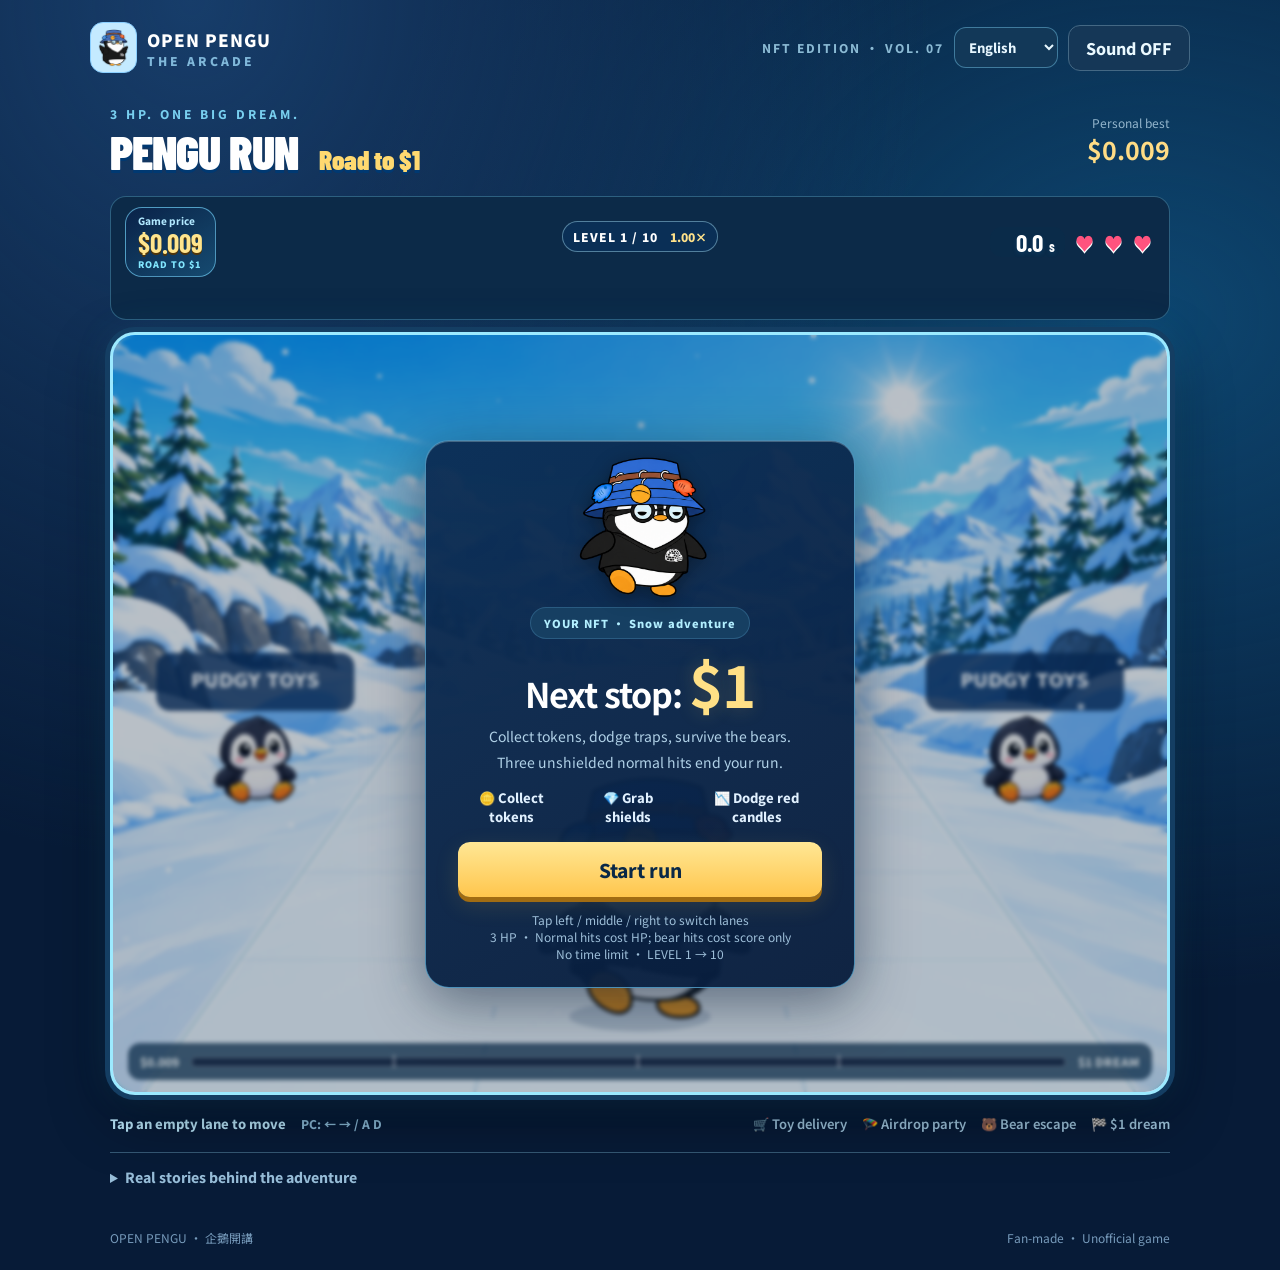
==== index.html @ b0f4e39e "Add endless HP survival and clear expanded playfield" ====
<!doctype html><html lang="en"><head><meta charset="UTF-8"><meta name="viewport" content="width=device-width,initial-scale=1,viewport-fit=cover"><title>Pengu Run · Road to $1</title><meta name="description" content="跑過企鵝的故事，挑戰 HP 生存模式 $1 夢想。Open Pengu 粉絲遊戲。"><link rel="icon" href="data:image/svg+xml,%3Csvg xmlns='http://www.w3.org/2000/svg' viewBox='0 0 32 32'%3E%3Crect width='32' height='32' rx='9' fill='%230674ea'/%3E%3Ctext x='16' y='24' text-anchor='middle' font-size='25'%3E🐧%3C/text%3E%3C/svg%3E"><link rel="stylesheet" href="style.css?v=7"></head><body>
<header><a class="brand" href="./"><span class="brand-icon"><img src="nft-pengu.png" alt="Open Pengu NFT"></span><span>OPEN PENGU<small>THE ARCADE</small></span></a><div class="top-actions"><span class="edition">NFT EDITION · VOL. 07</span><select id="language" aria-label="Language / 語言"><option value="zh-Hant">中文</option><option value="en">English</option><option value="ko">한국어</option><option value="ja">日本語</option></select><button id="sound" aria-label="開啟音效" aria-pressed="false">音效 OFF</button></div></header>
<main><div class="title-row"><div><p class="eyebrow">3 HP. ONE BIG DREAM.</p><h1>PENGU RUN <span>Road to $1</span></h1></div><div class="personal-best"><small>本機最高價</small><strong id="best">$0.009</strong></div></div>
<div class="game-toolbar"><div class="hud"><div class="price-box"><small>遊戲價格</small><strong id="price">$0.009</strong><span id="combo">READY TO RUN</span></div><div class="right-hud"><strong id="clock">0.0<small>秒</small></strong><div id="hearts" aria-label="剩餘三顆愛心">♥ ♥ ♥</div><button id="pause" hidden>暫停</button></div></div><div class="stage-label"><span id="level">LEVEL 1 / 10</span><small id="speed">1.00×</small></div><div id="event" class="event"><small id="event-year"></small><strong id="event-title"></strong><span id="event-line"></span></div></div><section id="arena" class="arena" aria-label="企鵝跑酷遊戲"><canvas id="game" width="1000" height="650" aria-label="三線跑道，點左、中、右跑道換線，或使用左右方向鍵"></canvas>
<div class="journey"><span>$0.009</span><div class="track"><div id="progress"></div><i style="left:23%"></i><i style="left:51%"></i><i style="left:74%"></i></div><span>$1 DREAM</span></div>
<div id="bubble" class="bubble" hidden></div>
<div id="combo-burst" class="combo-burst" hidden></div><div id="start" class="overlay"><div class="start-card"><img id="nft-preview" class="nft-preview" src="nft-pengu.png" alt="你的 NFT 企鵝，魚飾藍帽、半瞇眼和黑色衣服"><div id="animated-preview" class="animated-preview" role="img" aria-label="你的 NFT 企鵝，交替踏步和擺手的跑步動畫" hidden></div><span class="pill">YOUR NFT · 雪地冒險</span><h2>下一站，<em>$1</em></h2><p>送玩具、接空投、逃離熊市。<br>你能帶 PENGU 跑多遠？</p><div class="legend"><span>🪙 撿代幣</span><span>💎 拿護盾</span><span>📉 閃紅 K</span></div><button id="play" class="primary" disabled>企鵝準備中…</button><small>點左／中／右跑道，企鵝直接換線<br>PC 也可用 ← → / A D<br>LEVEL 1 → 10 · 越跑越快，長連擊挑戰 $1</small></div></div>
<div id="paused" class="overlay" hidden><div class="start-card"><span class="pill">TAKE A BREATHER</span><h2>企鵝喘口氣</h2><p>行情再瘋，也要休息。</p><button id="resume" class="primary">繼續跑</button></div></div>
<div id="result" class="overlay" hidden><div class="result-card"><span class="pill" id="rank"></span><h2 id="result-title"></h2><strong class="result-price" id="final-price"></strong><div class="result-stats"><span>本場最高<strong id="peak"></strong></span><span>收集代幣<strong id="coins"></strong></span><span>存活時間<strong id="survived"></strong></span></div><p id="result-line"></p><div class="result-buttons"><button id="retry" class="primary">再跑一次</button><button id="download">下載戰績卡</button><button id="share">分享到 X</button></div><small>價格為遊戲成績 · $1 是夢想終點</small></div></div>
</section><div class="below"><p class="tap-hint">點跑道空白處換線 <span>PC：← → / A D</span></p><div class="run-notes"><span>🛒 玩具出征</span><span>🪂 空投派對</span><span>🐻 熊市求生</span><span>🏁 $1 夢想</span></div></div>
<details><summary>這場冒險背後的真實故事</summary><div class="facts"><p data-fact="0"></p><p data-fact="1"></p><p data-fact="2"></p><p data-fact="3"></p></div></details>
</main><footer><span>OPEN PENGU · 企鵝開講</span><span>粉絲創作 · 非官方遊戲</span></footer><div id="toast" role="status" hidden></div><script src="engine.js?v=7"></script><script src="i18n.js?v=7"></script><script src="game.js?v=7"></script></body></html>
---- style.css ----
@import url('https://fonts.googleapis.com/css2?family=Barlow+Condensed:wght@700;800;900&family=Noto+Sans+TC:wght@400;600;800;900&display=swap');
:root{font-family:'Noto Sans TC',system-ui,sans-serif;color:#103658;background:#eaf7ff;font-synthesis:none}*{box-sizing:border-box}body{margin:0;background:radial-gradient(ellipse at 20% 0,#fff 0,transparent 45%),#eaf7ff}button,a{-webkit-tap-highlight-color:transparent}button{font:inherit;cursor:pointer;border:1px solid #c0dced;background:#fff;color:#124873;border-radius:12px;padding:10px 17px;font-weight:800}button:hover{background:#dff3ff}button:focus-visible,a:focus-visible,summary:focus-visible{outline:3px solid #f5aa00;outline-offset:4px}button:disabled{opacity:.65;cursor:wait}[hidden]{display:none!important}header{max-width:1160px;margin:auto;padding:22px 30px;display:flex;justify-content:space-between;align-items:center}.brand{text-decoration:none;color:#103658;display:flex;gap:10px;align-items:center;font-weight:900;letter-spacing:1px;font-size:17px}.brand-icon{font-size:29px;background:#d1eeff;padding:5px 9px;border-radius:13px}.brand small{display:block;font-size:12px;letter-spacing:3px;color:#4984a6}.top-actions{display:flex;gap:20px;align-items:center}.edition{font-size:12px;letter-spacing:2px;font-weight:800;color:#527c99}main{max-width:1100px;margin:auto;padding:4px 20px 20px}.title-row{display:flex;align-items:center;justify-content:space-between;margin:6px 0 20px}.eyebrow{font-size:12px;letter-spacing:3px;font-weight:800;color:#327da3;margin:0 0 4px}h1{font-family:'Barlow Condensed',Impact,sans-serif;font-size:48px;letter-spacing:-1px;margin:0;line-height:1.05;font-weight:900}h1 span{font-size:27px;letter-spacing:0;color:#0879db;margin-left:12px}.personal-best{text-align:right;display:flex;flex-direction:column}.personal-best small{font-size:12px;color:#527c99}.personal-best strong{font-size:25px}.arena{position:relative;aspect-ratio:1000/650;overflow:hidden;border-radius:25px;background:#55caff;border:5px solid white;box-shadow:0 15px 45px #17649424;touch-action:none}canvas{width:100%;height:100%;display:block}.hud{position:absolute;top:20px;left:24px;right:24px;display:flex;justify-content:space-between;pointer-events:none}.price-box{background:#ffffffec;border:2px solid #fff;box-shadow:0 4px 0 #0c649423;border-radius:17px;padding:12px 22px;display:flex;flex-direction:column;min-width:166px}.price-box small{font-size:12px;color:#4381a5;font-weight:800}.price-box strong{font-family:'Barlow Condensed',Impact,sans-serif;font-size:44px;line-height:1.1}.price-box span{font-size:12px;color:#087cd5;font-weight:900;letter-spacing:1px}.right-hud{text-align:right;color:#fff;text-shadow:0 2px 4px #14548755}.right-hud>strong{font-family:'Barlow Condensed',Impact,sans-serif;font-size:42px}.right-hud small{font-size:14px;margin-left:6px}#hearts{color:#ff537e;font-size:24px;letter-spacing:3px;text-shadow:0 2px white}#pause{pointer-events:auto;padding:5px 13px;margin-top:5px;font-size:12px}.journey{position:absolute;bottom:15px;left:25px;right:25px;display:flex;gap:12px;align-items:center;color:#fff;font-size:12px;font-weight:900;text-shadow:0 1px 3px #16405c}.track{flex:1;height:8px;background:#133e704d;border-radius:6px;position:relative;border:1px solid #ffffff6b}.track div{height:100%;width:0;background:#ffdc64;border-radius:6px;transition:width .1s}.track i{position:absolute;top:-3px;height:13px;width:2px;background:#fff8}.overlay{position:absolute;inset:0;background:#104d7830;display:flex;align-items:center;justify-content:center;backdrop-filter:blur(3px);padding:18px}.start-card,.result-card{background:#fffffff5;border:3px solid #fff;border-radius:24px;padding:26px 38px;text-align:center;box-shadow:0 10px 0 #06487b23;max-width:500px}.pill{display:inline-block;font-size:12px;font-weight:900;letter-spacing:1px;color:#087cbd;background:#e0f5ff;padding:7px 13px;border-radius:100px}h2{font-size:40px;line-height:1.2;margin:16px 0 10px;letter-spacing:-1px}h2 em{font-style:normal;color:#087ad9;font-size:58px}.start-card p{font-size:16px;line-height:1.8;color:#496f8b;margin:0 0 17px}.legend{display:flex;justify-content:center;gap:16px;font-size:14px;font-weight:800;margin-bottom:18px}.primary{background:#087dea;color:#fff;border:0;box-shadow:0 5px 0 #075cae;padding:14px 25px}.primary:hover{background:#006bda}.start-card .primary{width:100%;font-size:19px;margin-bottom:17px}.start-card>small,.result-card>small{font-size:12px;display:block;color:#64819b}.event{position:absolute;top:30%;left:0;right:0;pointer-events:none;text-align:center;color:white;opacity:0;transform:translateY(-10px);transition:.3s;text-shadow:0 3px 6px #174176}.event.show{opacity:1;transform:none}.event small{display:block;font-size:12px;letter-spacing:3px}.event strong{display:block;font-size:34px;font-weight:900}.event span{display:inline-block;background:#0b355ebb;padding:6px 15px;border-radius:9px;font-size:14px;margin-top:5px}.bubble{position:absolute;bottom:27%;left:50%;transform:translateX(-50%);background:white;border-radius:15px;padding:10px 18px;font-size:14px;font-weight:800;white-space:nowrap;box-shadow:0 5px 0 #103c5822;pointer-events:none}.result-card{padding:22px 30px}.result-card h2{font-size:27px;margin:10px 0 0}.result-price{font-family:'Barlow Condensed',Impact,sans-serif;font-size:66px;color:#047de0;line-height:1.2}.result-stats{display:flex;gap:22px;justify-content:center;padding:12px 0;border-top:1px solid #d9eaf2;border-bottom:1px solid #d9eaf2}.result-stats span{font-size:12px;color:#678196}.result-stats strong{display:block;font-size:18px;color:#153b5b}.result-card p{font-size:14px;line-height:1.6}.result-buttons{display:flex;gap:8px;flex-wrap:wrap;justify-content:center;margin:18px 0}.result-buttons button{font-size:14px}.below{display:flex;justify-content:space-between;align-items:center;margin:15px 0}.mobile-controls{display:flex;gap:13px;align-items:center}.mobile-controls button{font-size:25px;width:65px;height:50px;line-height:1;padding:0;box-shadow:0 3px 0 #b4d1e2;touch-action:manipulation}.mobile-controls span{text-align:center;font-size:13px;font-weight:800}.mobile-controls small{font-size:12px;color:#7892a6}.run-notes{display:flex;gap:15px;font-size:13px;color:#457693;font-weight:600}details{border-top:1px solid #c5dfed;padding:14px 0;font-size:14px;color:#52778e}summary{cursor:pointer;font-weight:800}.facts{display:grid;grid-template-columns:repeat(3,1fr);gap:24px}.facts p{font-size:13px;line-height:1.8}.facts a{display:block;color:#0376c6}footer{max-width:1100px;margin:0 auto;padding:8px 20px 24px;display:flex;justify-content:space-between;color:#7191a6;font-size:12px}#toast{position:fixed;bottom:20px;left:50%;transform:translateX(-50%);background:#103658;color:white;padding:12px 20px;border-radius:12px;z-index:20;font-size:14px}
@media(max-width:700px){header{padding:15px 18px}.edition{display:none}.brand{font-size:14px}.top-actions button{font-size:12px;padding:9px}main{padding:0 10px}.title-row{margin:6px 7px 13px}h1{font-size:34px}h1 span{display:block;font-size:21px;margin:4px 0 0}.eyebrow{font-size:10px;letter-spacing:1.5px}.personal-best strong{font-size:22px}.arena{aspect-ratio: .72;border-radius:20px;border-width:3px}.hud{top:14px;left:13px;right:13px}.price-box{padding:8px 13px;min-width:125px}.price-box strong{font-size:35px}.right-hud>strong{font-size:34px}.journey{left:12px;right:12px;bottom:12px;font-size:10px;gap:6px}.start-card,.result-card{padding:21px 18px;width:100%}h2{font-size:34px}.legend{gap:10px;font-size:12px}.event strong{font-size:28px}.event span{font-size:12px}.run-notes{display:none}.below{justify-content:center;margin:12px 0}.mobile-controls{gap:25px}.mobile-controls button{width:88px;height:48px}.facts{grid-template-columns:1fr;gap:0}.result-price{font-size:60px}.result-stats{gap:18px}.result-buttons{gap:7px}.result-buttons button{padding:10px 13px}footer{padding:5px 17px 18px;font-size:11px}.bubble{font-size:12px;padding:8px 12px}}
@media(prefers-reduced-motion:reduce){*{transition:none!important}}
/* NFT snow edition: vivid arcade framing and restrained effects. */
:root{color:#e7f6ff;background:#071b37}body{background:radial-gradient(ellipse at 15% 0,#173d6a 0,transparent 48%),radial-gradient(ellipse at 90% 25%,#0d4670 0,transparent 50%),#071b37}.brand{color:#fff}.brand small{color:#80b8da}.brand-icon{width:47px;height:51px;padding:3px;background:#c4eaff;border:1px solid #8acfff}.brand-icon img{width:100%;height:100%;object-fit:contain}.edition{color:#8bbad4}.top-actions button{background:#153757;border-color:#446884;color:#eaf9ff}.eyebrow{color:#78cfef}h1{color:#fff;text-shadow:0 3px 0 #003972}h1 span{color:#ffd970}.personal-best small{color:#94b6cd}.personal-best strong{color:#ffdc85}.arena{border:3px solid #9ceaff;background:#a8dbfa;box-shadow:0 0 0 5px #143e63,0 0 36px #35baff25,0 22px 60px #0006;isolation:isolate;transition:border-color .2s,box-shadow .2s}.arena.combo-active{border-color:#ffe19c;box-shadow:0 0 0 5px #675e45,0 0 30px #ffc94e50,0 22px 60px #0006}.hud{top:19px}.price-box{background:linear-gradient(145deg,#0a2349f5,#174d73ef);border:1px solid #78d8ff9c;box-shadow:0 7px 20px #04356b30,inset 0 1px #d5f9ff4d}.price-box small{color:#b1e8ff}.price-box strong{color:#ffe58d;text-shadow:0 2px #50360a}.price-box span{color:#82e7ff}.right-hud>strong{background:#0a2c4bba;display:inline-block;min-width:100px;border-radius:12px;padding:0 10px}.right-hud #pause{background:#0c2c4acf;border:1px solid #9deaff8a;color:#fff}.journey{background:#052848b3;bottom:12px;left:15px;right:15px;border-radius:12px;padding:10px 12px}.track{height:10px;background:#020d299c}.track div{background:linear-gradient(90deg,#61d5ff,#ffe18b);box-shadow:0 0 8px #ffdc6d80}.stage-label{position:absolute;top:22px;left:50%;transform:translateX(-50%);font-size:12px;letter-spacing:2px;font-weight:900;color:#fff;background:#0a315bcc;border:1px solid #b6eeff6b;padding:8px 15px;border-radius:30px;pointer-events:none}.overlay{background:#021b3545;backdrop-filter:blur(2px);padding:20px}.start-card,.result-card{color:#e9f7ff;background:linear-gradient(150deg,#0b2d55f5,#081d3df5);border:1px solid #75d5ff94;box-shadow:0 14px 55px #00163180,inset 0 1px #dbfaff45;position:relative}.start-card{max-width:430px;padding:20px 32px 25px}.nft-preview{display:block;width:130px;height:145px;object-fit:contain;margin:-4px auto 5px;filter:drop-shadow(0 4px 9px #0005)}.pill{background:#163f62;color:#b2efff;border:1px solid #5da9d644;font-size:11px}.start-card h2{margin:10px 0 6px;font-size:34px;color:white}.start-card h2 em{color:#ffe086;text-shadow:0 0 20px #ffd35b30}.start-card p{color:#b1d2e8;font-size:14px;margin-bottom:13px}.legend{color:#e1f1ff;font-size:13px;margin-bottom:16px}.primary{color:#092847;background:linear-gradient(180deg,#ffe795,#ffc64d);box-shadow:0 5px 0 #a16c12,0 8px 24px #ffca3d20;text-shadow:none}.primary:hover{background:#ffe598}.start-card .primary{margin-bottom:14px}.start-card>small,.result-card>small{color:#9ebfd9}.event{top:27%;z-index:2}.event strong{font-size:36px;letter-spacing:1px;color:#fff;text-shadow:0 3px 0 #125485,0 0 20px #45d5ff90}.event small{display:inline-block;background:#0c3157dd;border-radius:20px;padding:6px 12px;color:#d7faff}.event span{border:1px solid #6abbe170;background:#082f59dd}.bubble{background:#0a335bed;color:#fff;border:1px solid #aff5ff80;box-shadow:0 5px 12px #08274930;font-size:13px;bottom:26%}.combo-burst{position:absolute;right:22px;top:32%;display:flex;flex-direction:column;align-items:center;pointer-events:none;transform:rotate(5deg);color:#ffe17a;filter:drop-shadow(0 3px #775320);animation:combo-pop .85s ease-out both}.combo-burst strong{font-family:'Barlow Condensed',Impact,sans-serif;font-size:62px;line-height:.9}.combo-burst span{font-size:13px;letter-spacing:2px;font-weight:900}.result-price{color:#ffe28a;text-shadow:0 0 22px #ffd75b25}.result-stats{border-color:#739fc33b}.result-stats span{color:#94b8d5}.result-stats strong{color:#e3f5ff}.result-card p{color:#d4eafb}.result-buttons button:not(.primary){background:#173d61;color:#e4f6ff;border-color:#5887aa}.mobile-controls button{background:linear-gradient(#244d74,#112f4f);color:#c6f6ff;border:1px solid #568eb2;box-shadow:0 3px 0 #03122d}.mobile-controls span{color:#cbefff}.mobile-controls small{color:#84b5d5}.run-notes{color:#9fc5dd}details{border-color:#355875;color:#97bdd8}.facts a{color:#74d5ff}footer{color:#779bbb}@keyframes impact{0%,100%{transform:translateX(0)}20%{transform:translateX(-4px)}40%{transform:translateX(4px)}60%{transform:translateX(-2px)}80%{transform:translateX(2px)}}.arena.impact{animation:impact .25s linear}@keyframes combo-pop{0%{transform:scale(.6) rotate(5deg);opacity:0}15%,75%{transform:scale(1) rotate(5deg);opacity:1}100%{transform:scale(1.12) rotate(5deg);opacity:0}}
@media(max-width:700px){header{padding:10px 16px}.brand-icon{width:36px;height:39px}.title-row{margin:5px 6px 12px}h1{font-size:30px}h1 span{font-size:18px}.arena{aspect-ratio:.76;border-radius:19px}.hud{top:12px;left:11px;right:11px}.stage-label{top:129px;font-size:10px;letter-spacing:1px;padding:5px 10px}.price-box{min-width:115px;padding:8px 12px}.price-box strong{font-size:34px}.price-box span{font-size:10px}.right-hud>strong{min-width:85px;font-size:32px}.start-card{padding:13px 20px 19px}.nft-preview{height:115px;width:105px}.start-card h2{font-size:29px;margin:5px 0}.start-card h2 em{font-size:43px}.start-card p{font-size:13px;margin-bottom:10px}.start-card .primary{padding:11px;font-size:17px;margin-bottom:11px}.start-card>small{font-size:11px;line-height:1.6}.legend{font-size:11px;margin-bottom:12px;gap:10px}.event{top:32%}.event strong{font-size:27px}.event span{max-width:90%;font-size:12px}.combo-burst{right:14px;top:40%}.combo-burst strong{font-size:42px}.combo-burst span{font-size:11px}.journey{left:8px;right:8px;bottom:8px;padding:8px}.result-card{padding:19px 17px}.result-card h2{font-size:24px}.result-price{font-size:56px}.result-stats{gap:17px}.bubble{font-size:11px;padding:7px 10px}.below{margin:13px 0 17px}}
@media(max-height:650px) and (min-width:701px){header{padding-top:10px;padding-bottom:10px}.title-row{margin-bottom:12px}.arena{max-height:470px;aspect-ratio:auto}.nft-preview{height:85px;width:80px}.start-card{padding:14px 24px}.start-card h2{font-size:28px}.start-card h2 em{font-size:40px}}
@media(prefers-reduced-motion:reduce){.arena.impact,.combo-burst{animation:none}.arena{transition:none}}

/* Four-frame NFT preview; the game uses the same atlas on canvas. */
.animated-preview{width:155px;height:155px;margin:-9px auto 5px;background-image:url('nft-runner.png?v=4');background-size:300% 200%;background-repeat:no-repeat;animation:nft-run .444s steps(1,end) infinite;filter:drop-shadow(0 4px 9px #0005)}
@keyframes nft-run{0%{background-position:0% 0%}25%{background-position:50% 0%}50%{background-position:100% 0%}75%{background-position:0% 100%}100%{background-position:0% 0%}}
@media(max-width:700px){.animated-preview{width:125px;height:125px;margin:-4px auto 0}}
@media(max-height:650px) and (min-width:701px){.animated-preview{width:100px;height:100px}}
@media(prefers-reduced-motion:reduce){.animated-preview{animation:none}}

/* Atlas rows have a small registration offset: crop before the next hat edge. */
.animated-preview{--sprite-size:155px;width:var(--sprite-size);height:calc(var(--sprite-size) * .96875);background-size:calc(var(--sprite-size) * 3) calc(var(--sprite-size) * 2)}
@keyframes nft-run{0%{background-position:0% 0px}25%{background-position:50% 0px}50%{background-position:100% 0px}75%{background-position:0% calc(var(--sprite-size) * -.9765625)}100%{background-position:0% 0px}}
@media(max-width:700px){.animated-preview{--sprite-size:125px;height:calc(var(--sprite-size) * .96875)}}
@media(max-height:650px) and (min-width:701px){.animated-preview{--sprite-size:100px;height:calc(var(--sprite-size) * .96875)}}

/* Direct lane taps and visible ten-level progression. */
#game{cursor:crosshair;touch-action:none}.journey{pointer-events:none}.stage-label{display:flex;align-items:center;gap:12px;white-space:nowrap}.stage-label small{color:#ffe28a;letter-spacing:0;font-size:12px}.tap-hint{margin:0;color:#b9e6fa;font-size:13px;font-weight:800}.tap-hint span{margin-left:12px;color:#8ab9d6;font-size:12px}.below{min-height:27px}
@media(max-width:700px){.tap-hint{text-align:center;font-size:12px}.tap-hint span{display:none}.stage-label{gap:8px}.stage-label small{font-size:11px}}

/* Four-language picker stays reachable above the game on small screens. */
#language{font:inherit;font-size:13px;font-weight:800;max-width:122px;padding:9px 25px 9px 10px;border:1px solid #74c7ec77;border-radius:12px;color:#e7f7ff;background:#123858;cursor:pointer;color-scheme:dark}#language:focus-visible{outline:3px solid #ffda72;outline-offset:3px}.top-actions{gap:10px}@media(max-width:600px){header{padding:14px 12px}.brand{font-size:13px;gap:6px}.brand small{font-size:9px}.top-actions{gap:6px}#language{font-size:12px;max-width:106px;padding:8px 17px 8px 7px}#sound{font-size:11px;padding:8px}.edition{display:none}.legend{flex-wrap:wrap;gap:8px}.start-card p{font-size:14px}.result-buttons{flex-wrap:wrap}}

/* Strong impact wobble; reduced-motion players retain static feedback. */
@keyframes impact-heavy{0%,100%{transform:translate(0,0) rotate(0)}12%{transform:translate(-12px,5px) rotate(-1deg)}26%{transform:translate(11px,-6px) rotate(1deg)}42%{transform:translate(-8px,4px) rotate(-.7deg)}60%{transform:translate(6px,-3px) rotate(.5deg)}78%{transform:translate(-3px,2px) rotate(-.2deg)}}.arena.impact{animation:impact-heavy .48s ease-out}.arena:has(#event.show){box-shadow:0 0 38px #52d8ff55,0 18px 55px #001b4288}@media(prefers-reduced-motion:reduce){.arena.impact{animation:none}}

/* Move all gameplay labels outside the canvas; keep the long piste clear. */
.game-toolbar{position:relative;margin:0 0 12px;background:#0c2a48;border:1px solid #6fcbef55;border-radius:16px;padding:10px 14px}.game-toolbar .hud{position:relative;top:auto;left:auto;right:auto;align-items:center;min-height:52px}.game-toolbar .price-box{min-width:0;padding:5px 12px;box-shadow:none}.game-toolbar .price-box strong{font-size:27px}.game-toolbar .price-box small{font-size:10px}.game-toolbar .price-box span{font-size:9px}.game-toolbar .right-hud{display:flex;align-items:center;gap:10px}.game-toolbar .right-hud>strong{font-size:25px;min-width:75px}.game-toolbar #hearts{font-size:19px}.game-toolbar #pause{margin:0}.game-toolbar .stage-label{top:24px;padding:6px 10px;letter-spacing:1px}.game-toolbar .event{position:relative;top:auto;left:auto;right:auto;display:flex;align-items:center;justify-content:center;gap:10px;height:32px;overflow:hidden;transform:none;transition:opacity .2s}.game-toolbar .event small{font-size:9px;letter-spacing:1px;padding:3px 7px}.game-toolbar .event strong{font-size:16px;letter-spacing:0;white-space:nowrap}.game-toolbar .event span{font-size:12px;padding:2px 7px;margin:0}.arena{aspect-ratio:1000/720}.bubble{bottom:15%;max-width:85%;white-space:normal;text-align:center}.combo-burst{top:12%}
@media(max-width:700px){.arena{aspect-ratio:.58;max-height:none}.game-toolbar{padding:6px 8px;margin-bottom:8px}.game-toolbar .hud{min-height:64px}.game-toolbar .price-box{padding:4px 7px}.game-toolbar .price-box strong{font-size:24px}.game-toolbar .price-box span{display:none}.game-toolbar .right-hud{gap:5px;flex-wrap:wrap;justify-content:flex-end;max-width:140px}.game-toolbar .right-hud>strong{font-size:20px;min-width:59px}.game-toolbar .right-hud small{font-size:10px}.game-toolbar #hearts{font-size:16px;letter-spacing:1px}.game-toolbar #pause{padding:3px 8px;font-size:10px}.game-toolbar .stage-label{top:52px;font-size:9px;padding:3px 7px}.game-toolbar .event{height:30px;gap:5px}.game-toolbar .event small{display:none}.game-toolbar .event strong{font-size:12px}.game-toolbar .event span{font-size:10px;max-width:65%;padding:2px 4px}.game-toolbar .stage-label small{font-size:9px}.start-card>small{line-height:1.7}}
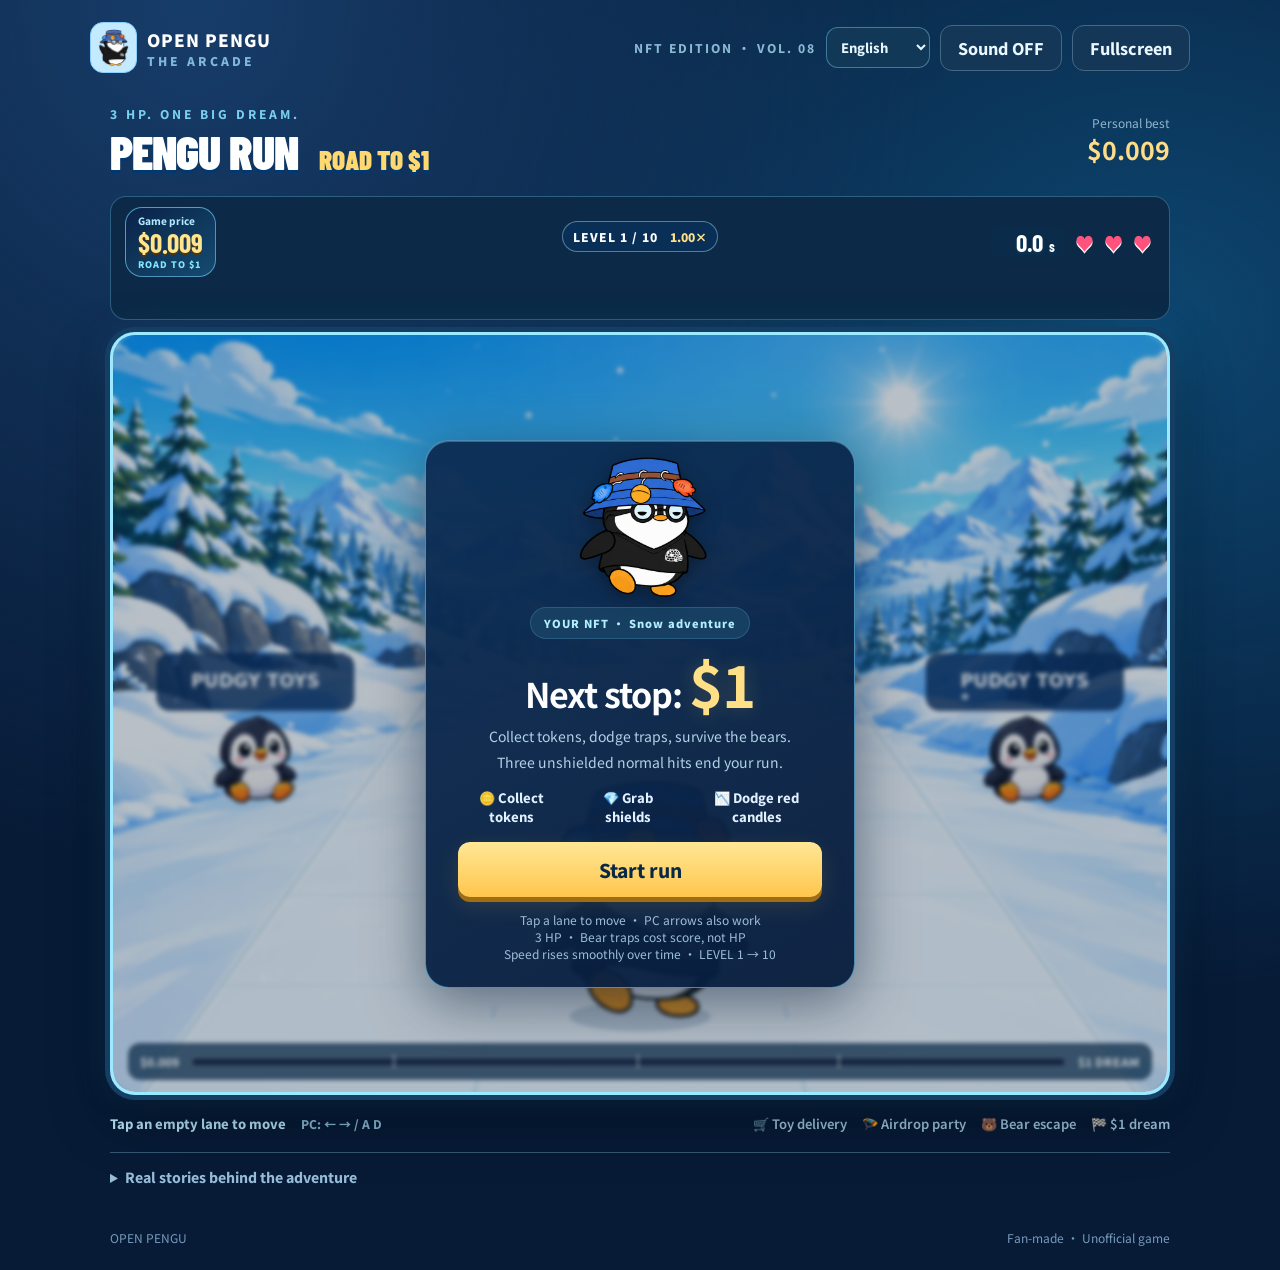
==== commit 4f27e411: "Fit gameplay to viewport and smooth level acceleration" ====
--- a/index.html
+++ b/index.html
@@ -1,7 +1,7 @@
-<!doctype html><html lang="en"><head><meta charset="UTF-8"><meta name="viewport" content="width=device-width,initial-scale=1,viewport-fit=cover"><title>Pengu Run · Road to $1</title><meta name="description" content="跑過企鵝的故事，挑戰 HP 生存模式 $1 夢想。Open Pengu 粉絲遊戲。"><link rel="icon" href="data:image/svg+xml,%3Csvg xmlns='http://www.w3.org/2000/svg' viewBox='0 0 32 32'%3E%3Crect width='32' height='32' rx='9' fill='%230674ea'/%3E%3Ctext x='16' y='24' text-anchor='middle' font-size='25'%3E🐧%3C/text%3E%3C/svg%3E"><link rel="stylesheet" href="style.css?v=7"></head><body>
-<header><a class="brand" href="./"><span class="brand-icon"><img src="nft-pengu.png" alt="Open Pengu NFT"></span><span>OPEN PENGU<small>THE ARCADE</small></span></a><div class="top-actions"><span class="edition">NFT EDITION · VOL. 07</span><select id="language" aria-label="Language / 語言"><option value="zh-Hant">中文</option><option value="en">English</option><option value="ko">한국어</option><option value="ja">日本語</option></select><button id="sound" aria-label="開啟音效" aria-pressed="false">音效 OFF</button></div></header>
+<!doctype html><html lang="en"><head><meta charset="UTF-8"><meta name="viewport" content="width=device-width,initial-scale=1,viewport-fit=cover"><title>Pengu Run · Road to $1</title><meta name="description" content="跑過企鵝的故事，挑戰 HP 生存模式 $1 夢想。Open Pengu 粉絲遊戲。"><link rel="icon" href="data:image/svg+xml,%3Csvg xmlns='http://www.w3.org/2000/svg' viewBox='0 0 32 32'%3E%3Crect width='32' height='32' rx='9' fill='%230674ea'/%3E%3Ctext x='16' y='24' text-anchor='middle' font-size='25'%3E🐧%3C/text%3E%3C/svg%3E"><link rel="stylesheet" href="style.css?v=8"></head><body>
+<header><a class="brand" href="./"><span class="brand-icon"><img src="nft-pengu.png" alt="Open Pengu NFT"></span><span>OPEN PENGU<small>THE ARCADE</small></span></a><div id="header-actions"><div class="top-actions"><span class="edition">NFT EDITION · VOL. 08</span><select id="language" aria-label="Language / 語言"><option value="zh-Hant">中文</option><option value="en">English</option><option value="ko">한국어</option><option value="ja">日本語</option></select><button id="sound" aria-label="開啟音效" aria-pressed="false">音效 OFF</button><button id="fullscreen">全螢幕</button></div></div></header>
 <main><div class="title-row"><div><p class="eyebrow">3 HP. ONE BIG DREAM.</p><h1>PENGU RUN <span>Road to $1</span></h1></div><div class="personal-best"><small>本機最高價</small><strong id="best">$0.009</strong></div></div>
-<div class="game-toolbar"><div class="hud"><div class="price-box"><small>遊戲價格</small><strong id="price">$0.009</strong><span id="combo">READY TO RUN</span></div><div class="right-hud"><strong id="clock">0.0<small>秒</small></strong><div id="hearts" aria-label="剩餘三顆愛心">♥ ♥ ♥</div><button id="pause" hidden>暫停</button></div></div><div class="stage-label"><span id="level">LEVEL 1 / 10</span><small id="speed">1.00×</small></div><div id="event" class="event"><small id="event-year"></small><strong id="event-title"></strong><span id="event-line"></span></div></div><section id="arena" class="arena" aria-label="企鵝跑酷遊戲"><canvas id="game" width="1000" height="650" aria-label="三線跑道，點左、中、右跑道換線，或使用左右方向鍵"></canvas>
+<div class="game-toolbar"><div class="hud"><div class="price-box"><small>遊戲價格</small><strong id="price">$0.009</strong><span id="combo">READY TO RUN</span></div><div class="right-hud"><strong id="clock">0.0<small>秒</small></strong><div id="hearts" aria-label="剩餘三顆愛心">♥ ♥ ♥</div><button id="pause" hidden>暫停</button></div></div><div class="stage-label"><span id="level">LEVEL 1 / 10</span><small id="speed">1.00×</small></div><div id="session-controls"></div><button id="exit-play" hidden>離開</button><div id="event" class="event"><small id="event-year"></small><strong id="event-title"></strong><span id="event-line"></span></div></div><section id="arena" class="arena" aria-label="企鵝跑酷遊戲"><canvas id="game" width="1000" height="650" aria-label="三線跑道，點左、中、右跑道換線，或使用左右方向鍵"></canvas>
 <div class="journey"><span>$0.009</span><div class="track"><div id="progress"></div><i style="left:23%"></i><i style="left:51%"></i><i style="left:74%"></i></div><span>$1 DREAM</span></div>
 <div id="bubble" class="bubble" hidden></div>
 <div id="combo-burst" class="combo-burst" hidden></div><div id="start" class="overlay"><div class="start-card"><img id="nft-preview" class="nft-preview" src="nft-pengu.png" alt="你的 NFT 企鵝，魚飾藍帽、半瞇眼和黑色衣服"><div id="animated-preview" class="animated-preview" role="img" aria-label="你的 NFT 企鵝，交替踏步和擺手的跑步動畫" hidden></div><span class="pill">YOUR NFT · 雪地冒險</span><h2>下一站，<em>$1</em></h2><p>送玩具、接空投、逃離熊市。<br>你能帶 PENGU 跑多遠？</p><div class="legend"><span>🪙 撿代幣</span><span>💎 拿護盾</span><span>📉 閃紅 K</span></div><button id="play" class="primary" disabled>企鵝準備中…</button><small>點左／中／右跑道，企鵝直接換線<br>PC 也可用 ← → / A D<br>LEVEL 1 → 10 · 越跑越快，長連擊挑戰 $1</small></div></div>
@@ -9,4 +9,4 @@
 <div id="result" class="overlay" hidden><div class="result-card"><span class="pill" id="rank"></span><h2 id="result-title"></h2><strong class="result-price" id="final-price"></strong><div class="result-stats"><span>本場最高<strong id="peak"></strong></span><span>收集代幣<strong id="coins"></strong></span><span>存活時間<strong id="survived"></strong></span></div><p id="result-line"></p><div class="result-buttons"><button id="retry" class="primary">再跑一次</button><button id="download">下載戰績卡</button><button id="share">分享到 X</button></div><small>價格為遊戲成績 · $1 是夢想終點</small></div></div>
 </section><div class="below"><p class="tap-hint">點跑道空白處換線 <span>PC：← → / A D</span></p><div class="run-notes"><span>🛒 玩具出征</span><span>🪂 空投派對</span><span>🐻 熊市求生</span><span>🏁 $1 夢想</span></div></div>
 <details><summary>這場冒險背後的真實故事</summary><div class="facts"><p data-fact="0"></p><p data-fact="1"></p><p data-fact="2"></p><p data-fact="3"></p></div></details>
-</main><footer><span>OPEN PENGU · 企鵝開講</span><span>粉絲創作 · 非官方遊戲</span></footer><div id="toast" role="status" hidden></div><script src="engine.js?v=7"></script><script src="i18n.js?v=7"></script><script src="game.js?v=7"></script></body></html>
+</main><footer><span>OPEN PENGU · 企鵝開講</span><span>粉絲創作 · 非官方遊戲</span></footer><div id="toast" role="status" hidden></div><script src="engine.js?v=8"></script><script src="i18n.js?v=8"></script><script src="game.js?v=8"></script></body></html>
--- a/style.css
+++ b/style.css
@@ -34,3 +34,9 @@
 /* Move all gameplay labels outside the canvas; keep the long piste clear. */
 .game-toolbar{position:relative;margin:0 0 12px;background:#0c2a48;border:1px solid #6fcbef55;border-radius:16px;padding:10px 14px}.game-toolbar .hud{position:relative;top:auto;left:auto;right:auto;align-items:center;min-height:52px}.game-toolbar .price-box{min-width:0;padding:5px 12px;box-shadow:none}.game-toolbar .price-box strong{font-size:27px}.game-toolbar .price-box small{font-size:10px}.game-toolbar .price-box span{font-size:9px}.game-toolbar .right-hud{display:flex;align-items:center;gap:10px}.game-toolbar .right-hud>strong{font-size:25px;min-width:75px}.game-toolbar #hearts{font-size:19px}.game-toolbar #pause{margin:0}.game-toolbar .stage-label{top:24px;padding:6px 10px;letter-spacing:1px}.game-toolbar .event{position:relative;top:auto;left:auto;right:auto;display:flex;align-items:center;justify-content:center;gap:10px;height:32px;overflow:hidden;transform:none;transition:opacity .2s}.game-toolbar .event small{font-size:9px;letter-spacing:1px;padding:3px 7px}.game-toolbar .event strong{font-size:16px;letter-spacing:0;white-space:nowrap}.game-toolbar .event span{font-size:12px;padding:2px 7px;margin:0}.arena{aspect-ratio:1000/720}.bubble{bottom:15%;max-width:85%;white-space:normal;text-align:center}.combo-burst{top:12%}
 @media(max-width:700px){.arena{aspect-ratio:.58;max-height:none}.game-toolbar{padding:6px 8px;margin-bottom:8px}.game-toolbar .hud{min-height:64px}.game-toolbar .price-box{padding:4px 7px}.game-toolbar .price-box strong{font-size:24px}.game-toolbar .price-box span{display:none}.game-toolbar .right-hud{gap:5px;flex-wrap:wrap;justify-content:flex-end;max-width:140px}.game-toolbar .right-hud>strong{font-size:20px;min-width:59px}.game-toolbar .right-hud small{font-size:10px}.game-toolbar #hearts{font-size:16px;letter-spacing:1px}.game-toolbar #pause{padding:3px 8px;font-size:10px}.game-toolbar .stage-label{top:52px;font-size:9px;padding:3px 7px}.game-toolbar .event{height:30px;gap:5px}.game-toolbar .event small{display:none}.game-toolbar .event strong{font-size:12px}.game-toolbar .event span{font-size:10px;max-width:65%;padding:2px 4px}.game-toolbar .stage-label small{font-size:9px}.start-card>small{line-height:1.7}}
+
+/* Fit the active game to the dynamic viewport, including browser safe areas. */
+body.playing{overflow:hidden;height:100dvh;overscroll-behavior:none}body.playing>header,body.playing .title-row,body.playing .below,body.playing main>details,body.playing>footer{display:none}body.playing main{position:fixed;inset:0;max-width:none;margin:0;padding:max(6px,env(safe-area-inset-top)) max(8px,env(safe-area-inset-right)) max(6px,env(safe-area-inset-bottom)) max(8px,env(safe-area-inset-left));height:100dvh;display:flex;flex-direction:column;align-items:center;gap:6px}body.playing .game-toolbar{flex:0 0 auto;width:100%;max-width:1200px;margin:0;padding:5px 10px;display:grid;grid-template-columns:1fr auto auto;gap:3px 8px;align-items:center}body.playing .hud{grid-column:1/-1;min-height:38px}body.playing .price-box{display:flex;flex-direction:row;align-items:center;gap:8px;padding:3px 7px}body.playing .price-box small{display:none}body.playing .price-box strong{font-size:24px}body.playing .right-hud{max-width:none;flex-wrap:nowrap}body.playing .stage-label{position:static;transform:none;justify-self:start;padding:4px 8px;font-size:10px}body.playing #session-controls{display:block}body.playing .edition{display:none}body.playing .top-actions{gap:5px}body.playing .top-actions button,body.playing #language,body.playing #exit-play{font-size:11px;padding:5px 7px;max-width:100px}body.playing #exit-play{background:#123858;color:#dff5ff;border:1px solid #65bce888;padding:5px 7px}body.playing .event{grid-column:1/-1;height:24px;line-height:1.2;gap:5px}body.playing .event small{display:none}body.playing .event strong{font-size:12px}body.playing .event span{font-size:11px;white-space:nowrap;overflow:hidden;text-overflow:ellipsis;max-width:70%}body.playing .arena{flex:1 1 0;min-height:0;max-height:none;aspect-ratio:auto;width:100%;max-width:1200px;border-radius:16px}body.playing canvas{width:100%;height:100%}body.playing .overlay{overflow:auto}body.playing .start-card,body.playing .result-card{max-height:100%;overflow:auto}#session-controls{display:none}#fullscreen{white-space:nowrap}@media(max-width:700px){body.playing .price-box span{display:none}body.playing .right-hud>strong{font-size:18px;min-width:50px}body.playing .stage-label{font-size:9px;padding:4px 5px;gap:5px}body.playing .top-actions button,body.playing #language,body.playing #exit-play{font-size:10px;padding:5px;max-width:84px}body.playing .game-toolbar{padding:4px 5px;gap:2px 4px}body.playing .event{height:22px}body.playing .event strong{font-size:10px}body.playing .event span{font-size:10px}#header-actions .top-actions{flex-wrap:wrap;justify-content:flex-end}#header-actions{max-width:62%}}
+@media(max-height:450px){body.playing .event{display:none}body.playing .game-toolbar{padding:2px 8px}body.playing .hud{min-height:28px}body.playing .price-box strong{font-size:20px}body.playing .journey{padding:5px 8px;bottom:5px}body.playing .start-card{padding:9px 16px}.playing .animated-preview{--sprite-size:65px}}
+
+@media(max-width:700px){body.playing .game-toolbar{grid-template-columns:auto minmax(0,1fr) auto}body.playing .top-actions{flex-wrap:wrap;justify-content:flex-end}body.playing #exit-play{font-size:17px;padding:3px 7px}body.playing #language{max-width:75px}}
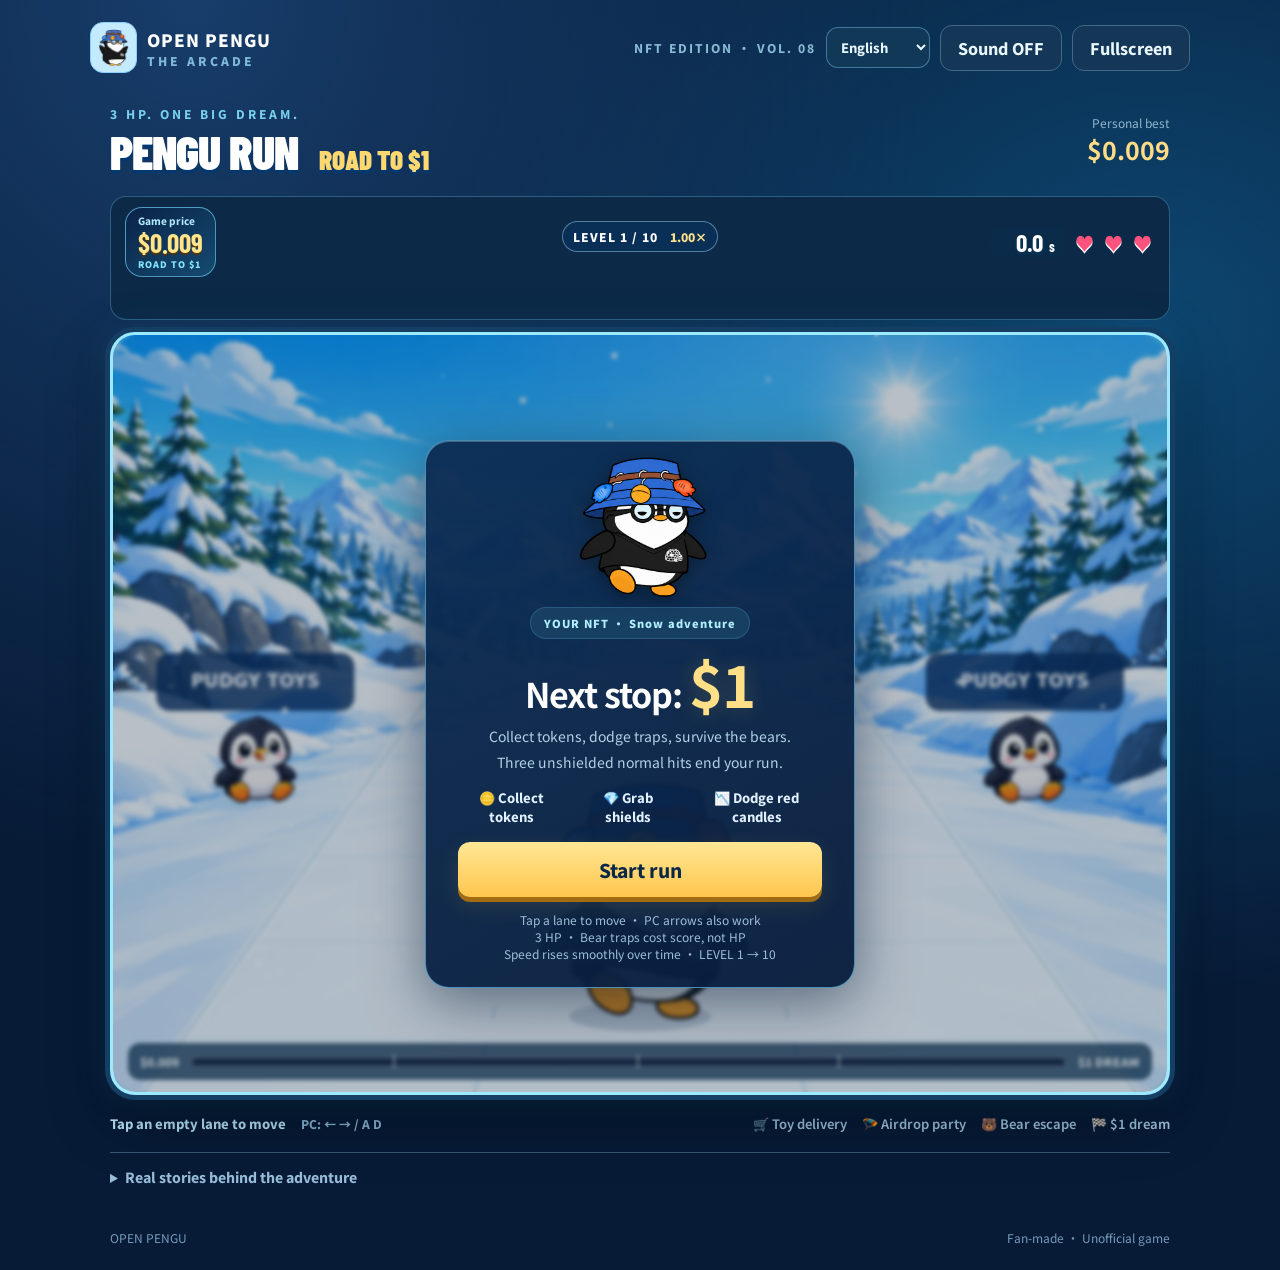
==== commit 84000073: "Recalculate fitted canvas after language changes" ====
--- a/index.html
+++ b/index.html
@@ -1,4 +1,4 @@
-<!doctype html><html lang="en"><head><meta charset="UTF-8"><meta name="viewport" content="width=device-width,initial-scale=1,viewport-fit=cover"><title>Pengu Run · Road to $1</title><meta name="description" content="跑過企鵝的故事，挑戰 HP 生存模式 $1 夢想。Open Pengu 粉絲遊戲。"><link rel="icon" href="data:image/svg+xml,%3Csvg xmlns='http://www.w3.org/2000/svg' viewBox='0 0 32 32'%3E%3Crect width='32' height='32' rx='9' fill='%230674ea'/%3E%3Ctext x='16' y='24' text-anchor='middle' font-size='25'%3E🐧%3C/text%3E%3C/svg%3E"><link rel="stylesheet" href="style.css?v=8"></head><body>
+<!doctype html><html lang="en"><head><meta charset="UTF-8"><meta name="viewport" content="width=device-width,initial-scale=1,viewport-fit=cover"><title>Pengu Run · Road to $1</title><meta name="description" content="跑過企鵝的故事，挑戰 HP 生存模式 $1 夢想。Open Pengu 粉絲遊戲。"><link rel="icon" href="data:image/svg+xml,%3Csvg xmlns='http://www.w3.org/2000/svg' viewBox='0 0 32 32'%3E%3Crect width='32' height='32' rx='9' fill='%230674ea'/%3E%3Ctext x='16' y='24' text-anchor='middle' font-size='25'%3E🐧%3C/text%3E%3C/svg%3E"><link rel="stylesheet" href="style.css?v=8.1"></head><body>
 <header><a class="brand" href="./"><span class="brand-icon"><img src="nft-pengu.png" alt="Open Pengu NFT"></span><span>OPEN PENGU<small>THE ARCADE</small></span></a><div id="header-actions"><div class="top-actions"><span class="edition">NFT EDITION · VOL. 08</span><select id="language" aria-label="Language / 語言"><option value="zh-Hant">中文</option><option value="en">English</option><option value="ko">한국어</option><option value="ja">日本語</option></select><button id="sound" aria-label="開啟音效" aria-pressed="false">音效 OFF</button><button id="fullscreen">全螢幕</button></div></div></header>
 <main><div class="title-row"><div><p class="eyebrow">3 HP. ONE BIG DREAM.</p><h1>PENGU RUN <span>Road to $1</span></h1></div><div class="personal-best"><small>本機最高價</small><strong id="best">$0.009</strong></div></div>
 <div class="game-toolbar"><div class="hud"><div class="price-box"><small>遊戲價格</small><strong id="price">$0.009</strong><span id="combo">READY TO RUN</span></div><div class="right-hud"><strong id="clock">0.0<small>秒</small></strong><div id="hearts" aria-label="剩餘三顆愛心">♥ ♥ ♥</div><button id="pause" hidden>暫停</button></div></div><div class="stage-label"><span id="level">LEVEL 1 / 10</span><small id="speed">1.00×</small></div><div id="session-controls"></div><button id="exit-play" hidden>離開</button><div id="event" class="event"><small id="event-year"></small><strong id="event-title"></strong><span id="event-line"></span></div></div><section id="arena" class="arena" aria-label="企鵝跑酷遊戲"><canvas id="game" width="1000" height="650" aria-label="三線跑道，點左、中、右跑道換線，或使用左右方向鍵"></canvas>
@@ -9,4 +9,4 @@
 <div id="result" class="overlay" hidden><div class="result-card"><span class="pill" id="rank"></span><h2 id="result-title"></h2><strong class="result-price" id="final-price"></strong><div class="result-stats"><span>本場最高<strong id="peak"></strong></span><span>收集代幣<strong id="coins"></strong></span><span>存活時間<strong id="survived"></strong></span></div><p id="result-line"></p><div class="result-buttons"><button id="retry" class="primary">再跑一次</button><button id="download">下載戰績卡</button><button id="share">分享到 X</button></div><small>價格為遊戲成績 · $1 是夢想終點</small></div></div>
 </section><div class="below"><p class="tap-hint">點跑道空白處換線 <span>PC：← → / A D</span></p><div class="run-notes"><span>🛒 玩具出征</span><span>🪂 空投派對</span><span>🐻 熊市求生</span><span>🏁 $1 夢想</span></div></div>
 <details><summary>這場冒險背後的真實故事</summary><div class="facts"><p data-fact="0"></p><p data-fact="1"></p><p data-fact="2"></p><p data-fact="3"></p></div></details>
-</main><footer><span>OPEN PENGU · 企鵝開講</span><span>粉絲創作 · 非官方遊戲</span></footer><div id="toast" role="status" hidden></div><script src="engine.js?v=8"></script><script src="i18n.js?v=8"></script><script src="game.js?v=8"></script></body></html>
+</main><footer><span>OPEN PENGU · 企鵝開講</span><span>粉絲創作 · 非官方遊戲</span></footer><div id="toast" role="status" hidden></div><script src="engine.js?v=8.1"></script><script src="i18n.js?v=8.1"></script><script src="game.js?v=8.1"></script></body></html>
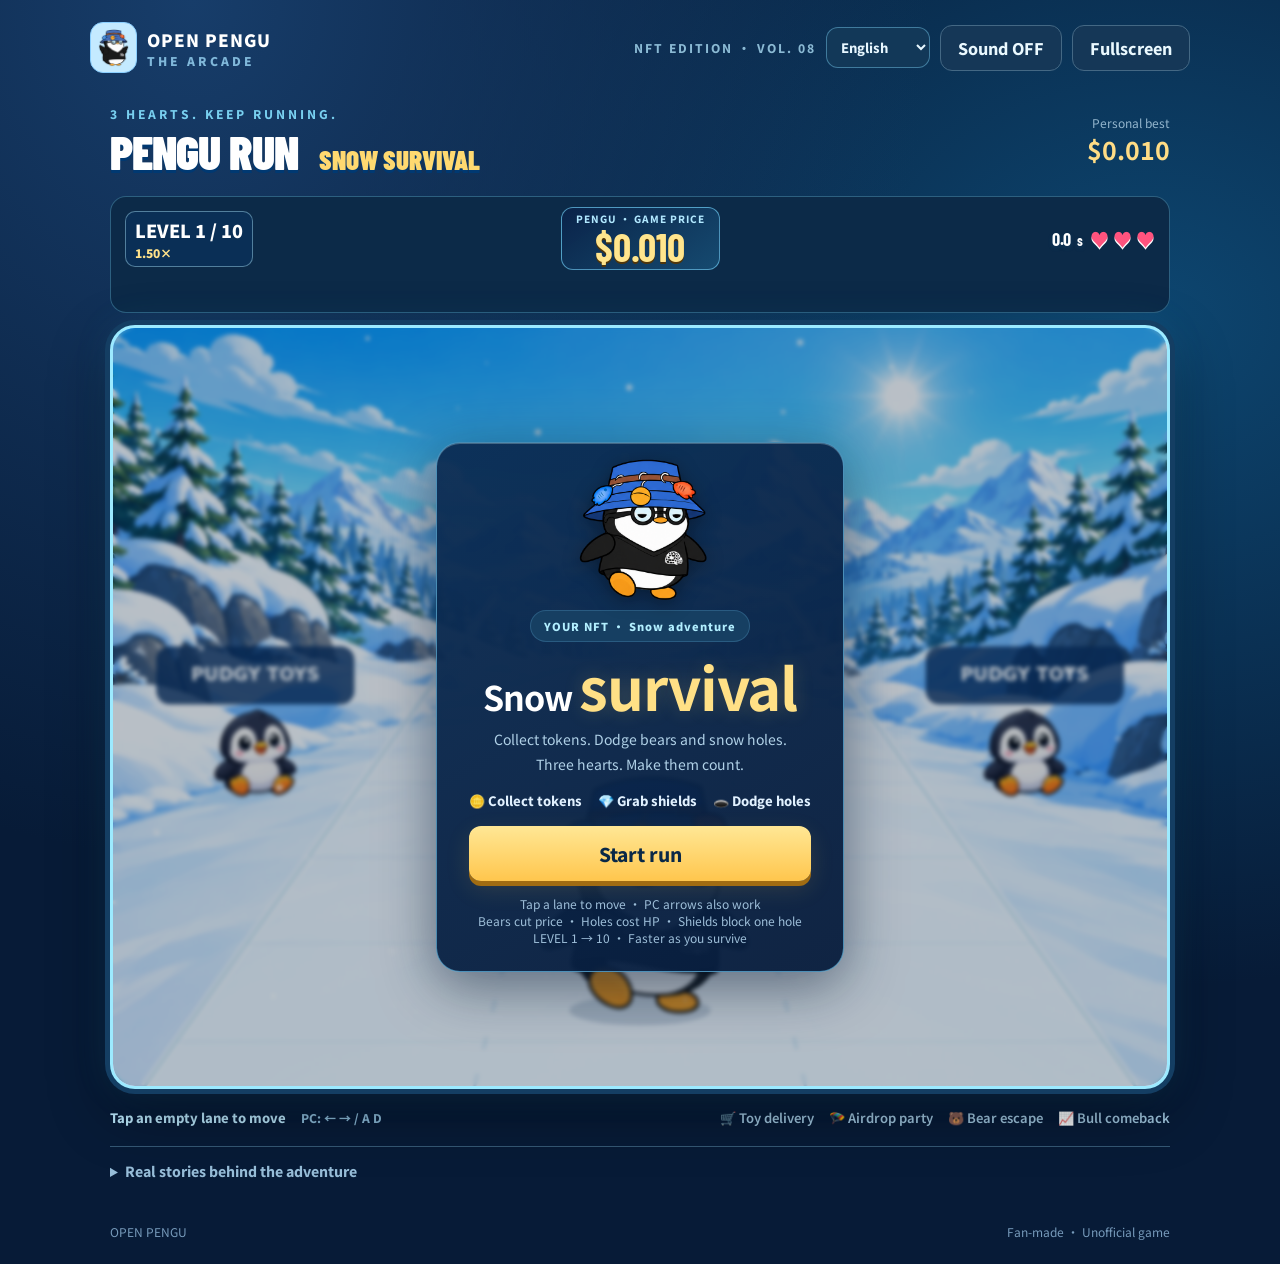
==== commit 6712c06b: "Improve viewport HUD, bear/hole rules and survival difficulty" ====
--- a/index.html
+++ b/index.html
@@ -1,12 +1,11 @@
-<!doctype html><html lang="en"><head><meta charset="UTF-8"><meta name="viewport" content="width=device-width,initial-scale=1,viewport-fit=cover"><title>Pengu Run · Road to $1</title><meta name="description" content="跑過企鵝的故事，挑戰 HP 生存模式 $1 夢想。Open Pengu 粉絲遊戲。"><link rel="icon" href="data:image/svg+xml,%3Csvg xmlns='http://www.w3.org/2000/svg' viewBox='0 0 32 32'%3E%3Crect width='32' height='32' rx='9' fill='%230674ea'/%3E%3Ctext x='16' y='24' text-anchor='middle' font-size='25'%3E🐧%3C/text%3E%3C/svg%3E"><link rel="stylesheet" href="style.css?v=8.1"></head><body>
-<header><a class="brand" href="./"><span class="brand-icon"><img src="nft-pengu.png" alt="Open Pengu NFT"></span><span>OPEN PENGU<small>THE ARCADE</small></span></a><div id="header-actions"><div class="top-actions"><span class="edition">NFT EDITION · VOL. 08</span><select id="language" aria-label="Language / 語言"><option value="zh-Hant">中文</option><option value="en">English</option><option value="ko">한국어</option><option value="ja">日本語</option></select><button id="sound" aria-label="開啟音效" aria-pressed="false">音效 OFF</button><button id="fullscreen">全螢幕</button></div></div></header>
-<main><div class="title-row"><div><p class="eyebrow">3 HP. ONE BIG DREAM.</p><h1>PENGU RUN <span>Road to $1</span></h1></div><div class="personal-best"><small>本機最高價</small><strong id="best">$0.009</strong></div></div>
-<div class="game-toolbar"><div class="hud"><div class="price-box"><small>遊戲價格</small><strong id="price">$0.009</strong><span id="combo">READY TO RUN</span></div><div class="right-hud"><strong id="clock">0.0<small>秒</small></strong><div id="hearts" aria-label="剩餘三顆愛心">♥ ♥ ♥</div><button id="pause" hidden>暫停</button></div></div><div class="stage-label"><span id="level">LEVEL 1 / 10</span><small id="speed">1.00×</small></div><div id="session-controls"></div><button id="exit-play" hidden>離開</button><div id="event" class="event"><small id="event-year"></small><strong id="event-title"></strong><span id="event-line"></span></div></div><section id="arena" class="arena" aria-label="企鵝跑酷遊戲"><canvas id="game" width="1000" height="650" aria-label="三線跑道，點左、中、右跑道換線，或使用左右方向鍵"></canvas>
-<div class="journey"><span>$0.009</span><div class="track"><div id="progress"></div><i style="left:23%"></i><i style="left:51%"></i><i style="left:74%"></i></div><span>$1 DREAM</span></div>
+<!doctype html><html lang="en"><head><meta charset="UTF-8"><meta name="viewport" content="width=device-width,initial-scale=1,viewport-fit=cover"><title>Pengu Run · Snow Survival</title><meta name="description" content="跑過企鵝的故事，挑戰加速雪地生存模式。Open Pengu 粉絲遊戲。"><link rel="icon" href="data:image/svg+xml,%3Csvg xmlns='http://www.w3.org/2000/svg' viewBox='0 0 32 32'%3E%3Crect width='32' height='32' rx='9' fill='%230674ea'/%3E%3Ctext x='16' y='24' text-anchor='middle' font-size='25'%3E🐧%3C/text%3E%3C/svg%3E"><link rel="stylesheet" href="style.css?v=9"></head><body>
+<header><a class="brand" href="./"><span class="brand-icon"><img src="nft-pengu.png" alt="Open Pengu NFT"></span><span>OPEN PENGU<small>THE ARCADE</small></span></a><div id="header-actions"><div class="top-actions"><span class="edition">NFT EDITION · VOL. 09</span><select id="language" aria-label="Language / 語言"><option value="zh-Hant">中文</option><option value="en">English</option><option value="ko">한국어</option><option value="ja">日本語</option></select><button id="sound" aria-label="開啟音效" aria-pressed="false">音效 OFF</button><button id="fullscreen">全螢幕</button></div></div></header>
+<main><div class="title-row"><div><p class="eyebrow">3 HP. KEEP RUNNING.</p><h1>PENGU RUN <span>SNOW SURVIVAL</span></h1></div><div class="personal-best"><small>本機最高價</small><strong id="best">$0.010</strong></div></div>
+<div class="game-toolbar"><div class="hud"><div class="stage-label"><span id="level">LEVEL 1 / 10</span><small id="speed">1.50×</small></div><div class="price-box"><small>PENGU · 遊戲價格</small><strong id="price">$0.010</strong><span id="combo">READY TO RUN</span></div><div class="right-hud"><strong id="clock">0.0<small>秒</small></strong><div id="hearts" aria-label="剩餘三顆愛心">♥ ♥ ♥</div><button id="pause" hidden>暫停</button></div></div><div id="session-controls"></div><button id="exit-play" hidden>離開</button><div id="event" class="event"><small id="event-year"></small><strong id="event-title"></strong><span id="event-line"></span></div></div><section id="arena" class="arena" aria-label="企鵝跑酷遊戲"><canvas id="game" width="1000" height="650" aria-label="三線跑道，點左、中、右跑道換線，或使用左右方向鍵"></canvas>
 <div id="bubble" class="bubble" hidden></div>
-<div id="combo-burst" class="combo-burst" hidden></div><div id="start" class="overlay"><div class="start-card"><img id="nft-preview" class="nft-preview" src="nft-pengu.png" alt="你的 NFT 企鵝，魚飾藍帽、半瞇眼和黑色衣服"><div id="animated-preview" class="animated-preview" role="img" aria-label="你的 NFT 企鵝，交替踏步和擺手的跑步動畫" hidden></div><span class="pill">YOUR NFT · 雪地冒險</span><h2>下一站，<em>$1</em></h2><p>送玩具、接空投、逃離熊市。<br>你能帶 PENGU 跑多遠？</p><div class="legend"><span>🪙 撿代幣</span><span>💎 拿護盾</span><span>📉 閃紅 K</span></div><button id="play" class="primary" disabled>企鵝準備中…</button><small>點左／中／右跑道，企鵝直接換線<br>PC 也可用 ← → / A D<br>LEVEL 1 → 10 · 越跑越快，長連擊挑戰 $1</small></div></div>
+<div id="combo-burst" class="combo-burst" hidden></div><div id="start" class="overlay"><div class="start-card"><img id="nft-preview" class="nft-preview" src="nft-pengu.png" alt="你的 NFT 企鵝，魚飾藍帽、半瞇眼和黑色衣服"><div id="animated-preview" class="animated-preview" role="img" aria-label="你的 NFT 企鵝，交替踏步和擺手的跑步動畫" hidden></div><span class="pill">YOUR NFT · 雪地冒險</span><h2>雪地<em>求生</em></h2><p>送玩具、接空投、逃離熊市。<br>你能帶 PENGU 跑多遠？</p><div class="legend"><span>🪙 撿代幣</span><span>💎 拿護盾</span><span>🕳️ 閃洞</span></div><button id="play" class="primary" disabled>企鵝準備中…</button><small>點左／中／右跑道，企鵝直接換線<br>PC 也可用 ← → / A D<br>LEVEL 1 → 10 · 熊扣價格，洞扣 HP</small></div></div>
 <div id="paused" class="overlay" hidden><div class="start-card"><span class="pill">TAKE A BREATHER</span><h2>企鵝喘口氣</h2><p>行情再瘋，也要休息。</p><button id="resume" class="primary">繼續跑</button></div></div>
-<div id="result" class="overlay" hidden><div class="result-card"><span class="pill" id="rank"></span><h2 id="result-title"></h2><strong class="result-price" id="final-price"></strong><div class="result-stats"><span>本場最高<strong id="peak"></strong></span><span>收集代幣<strong id="coins"></strong></span><span>存活時間<strong id="survived"></strong></span></div><p id="result-line"></p><div class="result-buttons"><button id="retry" class="primary">再跑一次</button><button id="download">下載戰績卡</button><button id="share">分享到 X</button></div><small>價格為遊戲成績 · $1 是夢想終點</small></div></div>
-</section><div class="below"><p class="tap-hint">點跑道空白處換線 <span>PC：← → / A D</span></p><div class="run-notes"><span>🛒 玩具出征</span><span>🪂 空投派對</span><span>🐻 熊市求生</span><span>🏁 $1 夢想</span></div></div>
+<div id="result" class="overlay" hidden><div class="result-card"><span class="pill" id="rank"></span><h2 id="result-title"></h2><strong class="result-price" id="final-price"></strong><div class="result-stats"><span>本場最高<strong id="peak"></strong></span><span>收集代幣<strong id="coins"></strong></span><span>存活時間<strong id="survived"></strong></span></div><p id="result-line"></p><div class="result-buttons"><button id="retry" class="primary">再跑一次</button><button id="download">下載戰績卡</button><button id="share">分享到 X</button></div><small>價格為遊戲成績 · 起價 $0.01，最低 $0.005</small></div></div>
+</section><div class="below"><p class="tap-hint">點跑道空白處換線 <span>PC：← → / A D</span></p><div class="run-notes"><span>🛒 玩具出征</span><span>🪂 空投派對</span><span>🐻 熊市求生</span><span>📈 牛市反攻</span></div></div>
 <details><summary>這場冒險背後的真實故事</summary><div class="facts"><p data-fact="0"></p><p data-fact="1"></p><p data-fact="2"></p><p data-fact="3"></p></div></details>
-</main><footer><span>OPEN PENGU · 企鵝開講</span><span>粉絲創作 · 非官方遊戲</span></footer><div id="toast" role="status" hidden></div><script src="engine.js?v=8.1"></script><script src="i18n.js?v=8.1"></script><script src="game.js?v=8.1"></script></body></html>
+</main><footer><span>OPEN PENGU · 企鵝開講</span><span>粉絲創作 · 非官方遊戲</span></footer><div id="toast" role="status" hidden></div><script src="engine.js?v=9"></script><script src="i18n.js?v=9"></script><script src="game.js?v=9"></script></body></html>
--- a/style.css
+++ b/style.css
@@ -40,3 +40,14 @@
 @media(max-height:450px){body.playing .event{display:none}body.playing .game-toolbar{padding:2px 8px}body.playing .hud{min-height:28px}body.playing .price-box strong{font-size:20px}body.playing .journey{padding:5px 8px;bottom:5px}body.playing .start-card{padding:9px 16px}.playing .animated-preview{--sprite-size:65px}}
 
 @media(max-width:700px){body.playing .game-toolbar{grid-template-columns:auto minmax(0,1fr) auto}body.playing .top-actions{flex-wrap:wrap;justify-content:flex-end}body.playing #exit-play{font-size:17px;padding:3px 7px}body.playing #language{max-width:75px}}
+
+/* V9: a centered quote and a prominent level, always above the full play field. */
+.game-toolbar .hud,body.playing .game-toolbar .hud{display:grid;grid-template-columns:minmax(0,1fr) auto minmax(0,1fr);gap:8px;align-items:center;width:100%;min-height:58px}
+.game-toolbar .stage-label,body.playing .stage-label{position:static;transform:none;justify-self:start;display:flex;flex-direction:column;align-items:flex-start;gap:1px;font-size:18px;padding:5px 9px;letter-spacing:0;border-radius:10px}
+.game-toolbar .stage-label small{font-size:12px}.game-toolbar .price-box,body.playing .price-box{justify-self:center;display:flex;flex-direction:column;align-items:center;gap:0;padding:3px 14px;border-radius:12px;min-width:150px}
+.game-toolbar .price-box small,body.playing .price-box small{display:block;font-size:10px;letter-spacing:1px}.game-toolbar .price-box strong,body.playing .price-box strong{font-size:40px;line-height:1}.game-toolbar .price-box span,body.playing .price-box span{display:none}
+.game-toolbar .right-hud,body.playing .right-hud{justify-self:end;max-width:none;gap:7px;flex-wrap:nowrap}.game-toolbar #clock{font-size:18px;min-width:0;background:none;padding:0}.game-toolbar #hearts{white-space:nowrap;letter-spacing:0;font-size:19px}
+body.playing .game-toolbar{grid-template-columns:minmax(0,1fr) auto auto;gap:3px 8px;padding:5px 9px}body.playing .hud{grid-column:1/-1;grid-row:1}body.playing .event{grid-column:1;grid-row:2;justify-content:flex-start;min-width:0;height:25px}body.playing .event strong{overflow:hidden;text-overflow:ellipsis}body.playing #session-controls{grid-column:2;grid-row:2}body.playing #exit-play{grid-column:3;grid-row:2}
+body.playing .arena{box-shadow:0 0 12px #35baff25;width:100%;max-width:1200px}body.playing main{padding:max(4px,env(safe-area-inset-top)) max(6px,env(safe-area-inset-right)) max(4px,env(safe-area-inset-bottom)) max(6px,env(safe-area-inset-left));gap:5px}
+@media(max-width:700px){.game-toolbar .hud,body.playing .game-toolbar .hud{min-height:53px;gap:4px}.game-toolbar .price-box,body.playing .price-box{min-width:112px;padding:4px 6px}.game-toolbar .price-box strong,body.playing .price-box strong{font-size:32px}.game-toolbar .price-box small,body.playing .price-box small{font-size:8px;letter-spacing:.4px}.game-toolbar .stage-label,body.playing .stage-label{font-size:13px;padding:5px;gap:2px}.game-toolbar .stage-label small{font-size:10px}.game-toolbar .right-hud,body.playing .right-hud{gap:3px;flex-wrap:wrap;max-width:95px}.game-toolbar #clock{display:none}.game-toolbar #hearts{font-size:15px}.game-toolbar #pause{padding:3px 6px;font-size:10px}body.playing .event{grid-column:1/-1;grid-row:3;justify-content:center;height:18px}body.playing #session-controls{grid-column:1/3;justify-self:end}body.playing #exit-play{grid-column:3}body.playing .top-actions{flex-wrap:nowrap}body.playing .event span{max-width:65%;font-size:9px}body.playing .event strong{font-size:10px}body.playing .game-toolbar{padding:3px 6px;gap:2px 5px}}
+@media(max-height:450px){body.playing .game-toolbar .hud{min-height:40px}body.playing .price-box strong{font-size:29px}body.playing .price-box small{font-size:8px}body.playing .stage-label{font-size:14px;padding:2px 7px}body.playing .stage-label small{font-size:10px}body.playing .event{display:none}body.playing #session-controls{grid-column:1/3;justify-self:end}body.playing .game-toolbar{padding:2px 7px}body.playing .arena{border-radius:10px}}
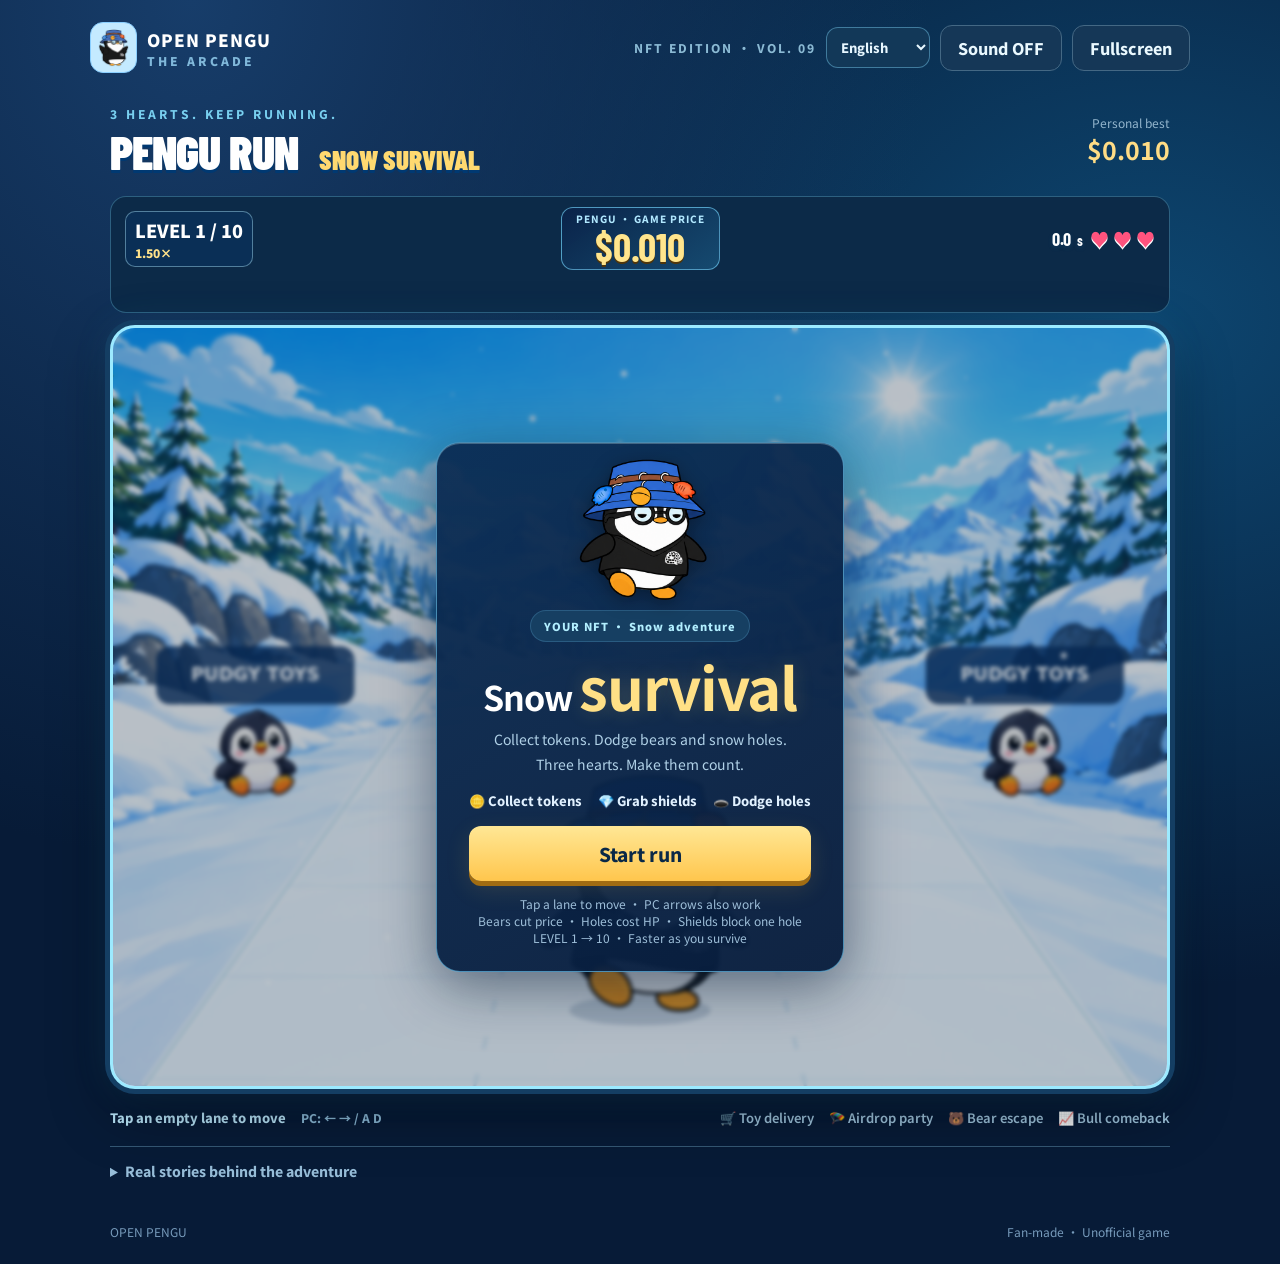
==== commit c92b1c21: "Keep multilingual controls compact and scale landscape effects" ====
--- a/index.html
+++ b/index.html
@@ -1,4 +1,4 @@
-<!doctype html><html lang="en"><head><meta charset="UTF-8"><meta name="viewport" content="width=device-width,initial-scale=1,viewport-fit=cover"><title>Pengu Run · Snow Survival</title><meta name="description" content="跑過企鵝的故事，挑戰加速雪地生存模式。Open Pengu 粉絲遊戲。"><link rel="icon" href="data:image/svg+xml,%3Csvg xmlns='http://www.w3.org/2000/svg' viewBox='0 0 32 32'%3E%3Crect width='32' height='32' rx='9' fill='%230674ea'/%3E%3Ctext x='16' y='24' text-anchor='middle' font-size='25'%3E🐧%3C/text%3E%3C/svg%3E"><link rel="stylesheet" href="style.css?v=9"></head><body>
+<!doctype html><html lang="en"><head><meta charset="UTF-8"><meta name="viewport" content="width=device-width,initial-scale=1,viewport-fit=cover"><title>Pengu Run · Snow Survival</title><meta name="description" content="跑過企鵝的故事，挑戰加速雪地生存模式。Open Pengu 粉絲遊戲。"><link rel="icon" href="data:image/svg+xml,%3Csvg xmlns='http://www.w3.org/2000/svg' viewBox='0 0 32 32'%3E%3Crect width='32' height='32' rx='9' fill='%230674ea'/%3E%3Ctext x='16' y='24' text-anchor='middle' font-size='25'%3E🐧%3C/text%3E%3C/svg%3E"><link rel="stylesheet" href="style.css?v=9.1"></head><body>
 <header><a class="brand" href="./"><span class="brand-icon"><img src="nft-pengu.png" alt="Open Pengu NFT"></span><span>OPEN PENGU<small>THE ARCADE</small></span></a><div id="header-actions"><div class="top-actions"><span class="edition">NFT EDITION · VOL. 09</span><select id="language" aria-label="Language / 語言"><option value="zh-Hant">中文</option><option value="en">English</option><option value="ko">한국어</option><option value="ja">日本語</option></select><button id="sound" aria-label="開啟音效" aria-pressed="false">音效 OFF</button><button id="fullscreen">全螢幕</button></div></div></header>
 <main><div class="title-row"><div><p class="eyebrow">3 HP. KEEP RUNNING.</p><h1>PENGU RUN <span>SNOW SURVIVAL</span></h1></div><div class="personal-best"><small>本機最高價</small><strong id="best">$0.010</strong></div></div>
 <div class="game-toolbar"><div class="hud"><div class="stage-label"><span id="level">LEVEL 1 / 10</span><small id="speed">1.50×</small></div><div class="price-box"><small>PENGU · 遊戲價格</small><strong id="price">$0.010</strong><span id="combo">READY TO RUN</span></div><div class="right-hud"><strong id="clock">0.0<small>秒</small></strong><div id="hearts" aria-label="剩餘三顆愛心">♥ ♥ ♥</div><button id="pause" hidden>暫停</button></div></div><div id="session-controls"></div><button id="exit-play" hidden>離開</button><div id="event" class="event"><small id="event-year"></small><strong id="event-title"></strong><span id="event-line"></span></div></div><section id="arena" class="arena" aria-label="企鵝跑酷遊戲"><canvas id="game" width="1000" height="650" aria-label="三線跑道，點左、中、右跑道換線，或使用左右方向鍵"></canvas>
@@ -8,4 +8,4 @@
 <div id="result" class="overlay" hidden><div class="result-card"><span class="pill" id="rank"></span><h2 id="result-title"></h2><strong class="result-price" id="final-price"></strong><div class="result-stats"><span>本場最高<strong id="peak"></strong></span><span>收集代幣<strong id="coins"></strong></span><span>存活時間<strong id="survived"></strong></span></div><p id="result-line"></p><div class="result-buttons"><button id="retry" class="primary">再跑一次</button><button id="download">下載戰績卡</button><button id="share">分享到 X</button></div><small>價格為遊戲成績 · 起價 $0.01，最低 $0.005</small></div></div>
 </section><div class="below"><p class="tap-hint">點跑道空白處換線 <span>PC：← → / A D</span></p><div class="run-notes"><span>🛒 玩具出征</span><span>🪂 空投派對</span><span>🐻 熊市求生</span><span>📈 牛市反攻</span></div></div>
 <details><summary>這場冒險背後的真實故事</summary><div class="facts"><p data-fact="0"></p><p data-fact="1"></p><p data-fact="2"></p><p data-fact="3"></p></div></details>
-</main><footer><span>OPEN PENGU · 企鵝開講</span><span>粉絲創作 · 非官方遊戲</span></footer><div id="toast" role="status" hidden></div><script src="engine.js?v=9"></script><script src="i18n.js?v=9"></script><script src="game.js?v=9"></script></body></html>
+</main><footer><span>OPEN PENGU · 企鵝開講</span><span>粉絲創作 · 非官方遊戲</span></footer><div id="toast" role="status" hidden></div><script src="engine.js?v=9.1"></script><script src="i18n.js?v=9.1"></script><script src="game.js?v=9.1"></script></body></html>
--- a/style.css
+++ b/style.css
@@ -51,3 +51,6 @@
 body.playing .arena{box-shadow:0 0 12px #35baff25;width:100%;max-width:1200px}body.playing main{padding:max(4px,env(safe-area-inset-top)) max(6px,env(safe-area-inset-right)) max(4px,env(safe-area-inset-bottom)) max(6px,env(safe-area-inset-left));gap:5px}
 @media(max-width:700px){.game-toolbar .hud,body.playing .game-toolbar .hud{min-height:53px;gap:4px}.game-toolbar .price-box,body.playing .price-box{min-width:112px;padding:4px 6px}.game-toolbar .price-box strong,body.playing .price-box strong{font-size:32px}.game-toolbar .price-box small,body.playing .price-box small{font-size:8px;letter-spacing:.4px}.game-toolbar .stage-label,body.playing .stage-label{font-size:13px;padding:5px;gap:2px}.game-toolbar .stage-label small{font-size:10px}.game-toolbar .right-hud,body.playing .right-hud{gap:3px;flex-wrap:wrap;max-width:95px}.game-toolbar #clock{display:none}.game-toolbar #hearts{font-size:15px}.game-toolbar #pause{padding:3px 6px;font-size:10px}body.playing .event{grid-column:1/-1;grid-row:3;justify-content:center;height:18px}body.playing #session-controls{grid-column:1/3;justify-self:end}body.playing #exit-play{grid-column:3}body.playing .top-actions{flex-wrap:nowrap}body.playing .event span{max-width:65%;font-size:9px}body.playing .event strong{font-size:10px}body.playing .game-toolbar{padding:3px 6px;gap:2px 5px}}
 @media(max-height:450px){body.playing .game-toolbar .hud{min-height:40px}body.playing .price-box strong{font-size:29px}body.playing .price-box small{font-size:8px}body.playing .stage-label{font-size:14px;padding:2px 7px}body.playing .stage-label small{font-size:10px}body.playing .event{display:none}body.playing #session-controls{grid-column:1/3;justify-self:end}body.playing .game-toolbar{padding:2px 7px}body.playing .arena{border-radius:10px}}
+
+/* Keep translated controls on one line, and put notices above the action. */
+body.playing .top-actions button{white-space:nowrap;flex-shrink:0}body.playing #sound{max-width:none}body.playing .bubble{top:6%;bottom:auto}
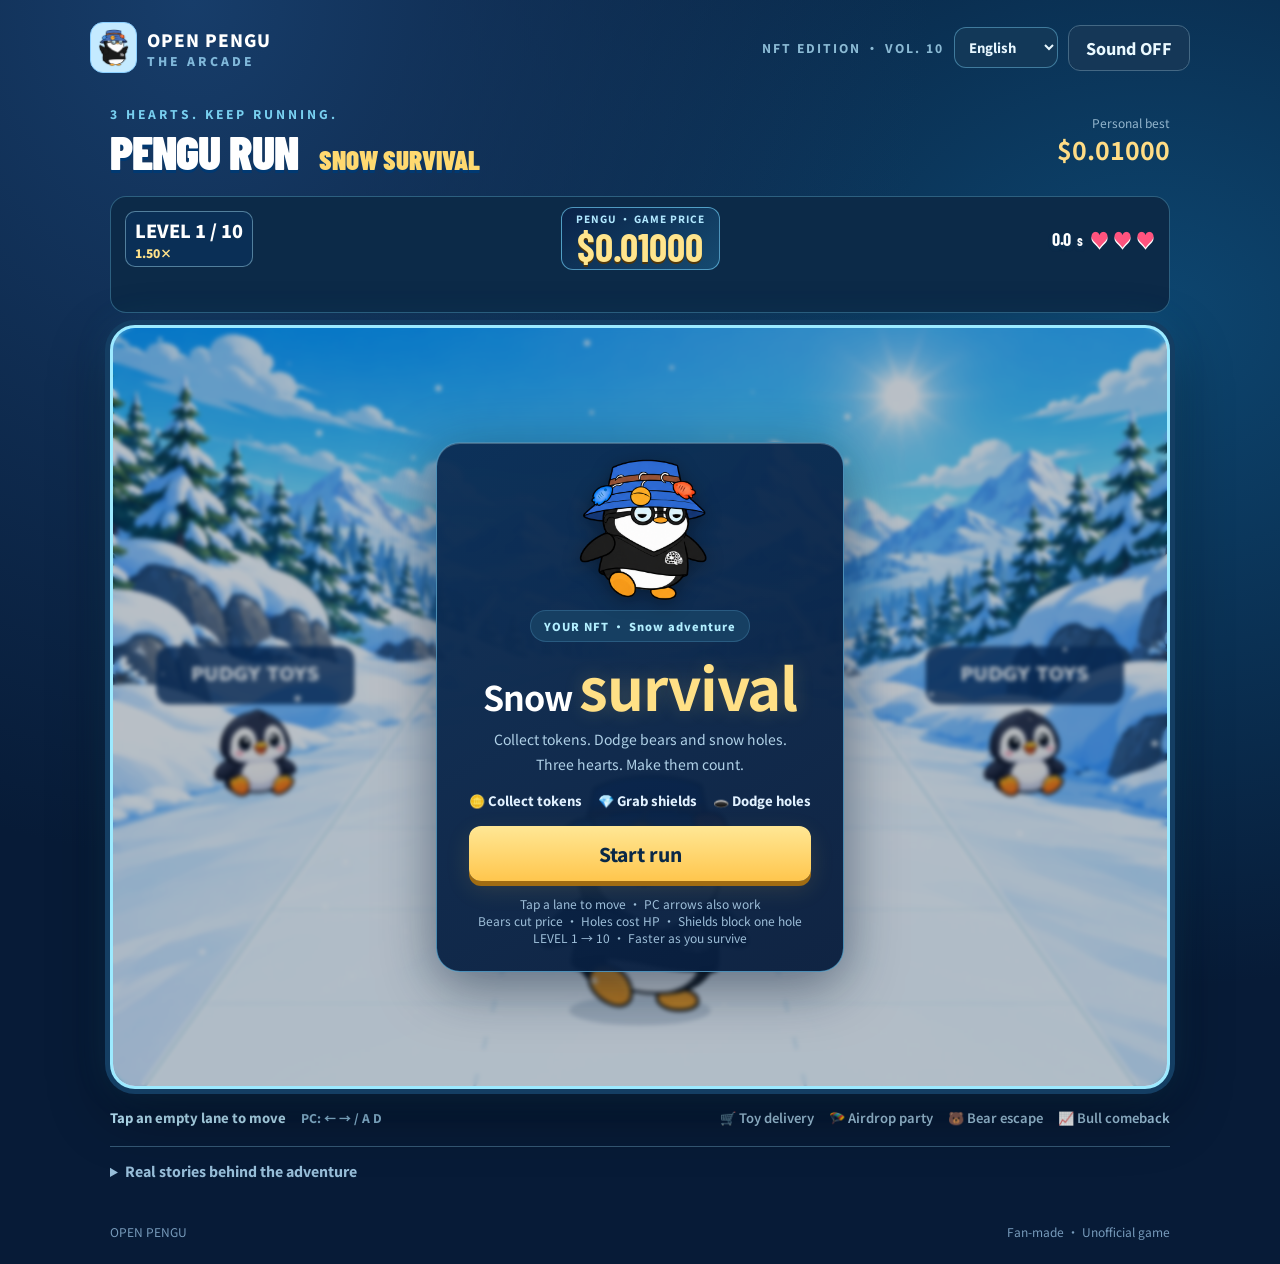
==== commit c55c6b38: "Start fullscreen automatically and synchronize movement, timing and price feedback" ====
--- a/index.html
+++ b/index.html
@@ -1,11 +1,11 @@
-<!doctype html><html lang="en"><head><meta charset="UTF-8"><meta name="viewport" content="width=device-width,initial-scale=1,viewport-fit=cover"><title>Pengu Run · Snow Survival</title><meta name="description" content="跑過企鵝的故事，挑戰加速雪地生存模式。Open Pengu 粉絲遊戲。"><link rel="icon" href="data:image/svg+xml,%3Csvg xmlns='http://www.w3.org/2000/svg' viewBox='0 0 32 32'%3E%3Crect width='32' height='32' rx='9' fill='%230674ea'/%3E%3Ctext x='16' y='24' text-anchor='middle' font-size='25'%3E🐧%3C/text%3E%3C/svg%3E"><link rel="stylesheet" href="style.css?v=9.1"></head><body>
-<header><a class="brand" href="./"><span class="brand-icon"><img src="nft-pengu.png" alt="Open Pengu NFT"></span><span>OPEN PENGU<small>THE ARCADE</small></span></a><div id="header-actions"><div class="top-actions"><span class="edition">NFT EDITION · VOL. 09</span><select id="language" aria-label="Language / 語言"><option value="zh-Hant">中文</option><option value="en">English</option><option value="ko">한국어</option><option value="ja">日本語</option></select><button id="sound" aria-label="開啟音效" aria-pressed="false">音效 OFF</button><button id="fullscreen">全螢幕</button></div></div></header>
+<!doctype html><html lang="en"><head><meta charset="UTF-8"><meta name="viewport" content="width=device-width,initial-scale=1,viewport-fit=cover"><title>Pengu Run · Snow Survival</title><meta name="description" content="跑過企鵝的故事，挑戰加速雪地生存模式。Open Pengu 粉絲遊戲。"><link rel="icon" href="data:image/svg+xml,%3Csvg xmlns='http://www.w3.org/2000/svg' viewBox='0 0 32 32'%3E%3Crect width='32' height='32' rx='9' fill='%230674ea'/%3E%3Ctext x='16' y='24' text-anchor='middle' font-size='25'%3E🐧%3C/text%3E%3C/svg%3E"><link rel="stylesheet" href="style.css?v=10"></head><body>
+<header><a class="brand" href="./"><span class="brand-icon"><img src="nft-pengu.png" alt="Open Pengu NFT"></span><span>OPEN PENGU<small>THE ARCADE</small></span></a><div id="header-actions"><div class="top-actions"><span class="edition">NFT EDITION · VOL. 10</span><select id="language" aria-label="Language / 語言"><option value="zh-Hant">中文</option><option value="en">English</option><option value="ko">한국어</option><option value="ja">日本語</option></select><button id="sound" aria-label="開啟音效" aria-pressed="false">音效 OFF</button><button id="fullscreen">全螢幕</button></div></div></header>
 <main><div class="title-row"><div><p class="eyebrow">3 HP. KEEP RUNNING.</p><h1>PENGU RUN <span>SNOW SURVIVAL</span></h1></div><div class="personal-best"><small>本機最高價</small><strong id="best">$0.010</strong></div></div>
-<div class="game-toolbar"><div class="hud"><div class="stage-label"><span id="level">LEVEL 1 / 10</span><small id="speed">1.50×</small></div><div class="price-box"><small>PENGU · 遊戲價格</small><strong id="price">$0.010</strong><span id="combo">READY TO RUN</span></div><div class="right-hud"><strong id="clock">0.0<small>秒</small></strong><div id="hearts" aria-label="剩餘三顆愛心">♥ ♥ ♥</div><button id="pause" hidden>暫停</button></div></div><div id="session-controls"></div><button id="exit-play" hidden>離開</button><div id="event" class="event"><small id="event-year"></small><strong id="event-title"></strong><span id="event-line"></span></div></div><section id="arena" class="arena" aria-label="企鵝跑酷遊戲"><canvas id="game" width="1000" height="650" aria-label="三線跑道，點左、中、右跑道換線，或使用左右方向鍵"></canvas>
+<div class="game-toolbar"><div class="hud"><div class="stage-label"><span id="level">LEVEL 1 / 10</span><small id="speed">1.50×</small></div><div class="price-box"><small>PENGU · 遊戲價格</small><strong id="price">$0.01000</strong><span id="price-delta" hidden></span><span id="combo">READY TO RUN</span></div><div class="right-hud"><strong id="clock">0.0<small>秒</small></strong><div id="hearts" aria-label="剩餘三顆愛心">♥ ♥ ♥</div><button id="pause" hidden>暫停</button></div></div><details id="play-settings"><summary id="settings-toggle" aria-label="Settings">⚙</summary><div id="session-controls"></div></details><button id="exit-play" hidden>離開</button><div id="event" class="event"><small id="event-year"></small><strong id="event-title"></strong><span id="event-line"></span></div></div><section id="arena" class="arena" aria-label="企鵝跑酷遊戲"><canvas id="game" width="1000" height="650" aria-label="三線跑道，點左、中、右跑道換線，或使用左右方向鍵"></canvas>
 <div id="bubble" class="bubble" hidden></div>
 <div id="combo-burst" class="combo-burst" hidden></div><div id="start" class="overlay"><div class="start-card"><img id="nft-preview" class="nft-preview" src="nft-pengu.png" alt="你的 NFT 企鵝，魚飾藍帽、半瞇眼和黑色衣服"><div id="animated-preview" class="animated-preview" role="img" aria-label="你的 NFT 企鵝，交替踏步和擺手的跑步動畫" hidden></div><span class="pill">YOUR NFT · 雪地冒險</span><h2>雪地<em>求生</em></h2><p>送玩具、接空投、逃離熊市。<br>你能帶 PENGU 跑多遠？</p><div class="legend"><span>🪙 撿代幣</span><span>💎 拿護盾</span><span>🕳️ 閃洞</span></div><button id="play" class="primary" disabled>企鵝準備中…</button><small>點左／中／右跑道，企鵝直接換線<br>PC 也可用 ← → / A D<br>LEVEL 1 → 10 · 熊扣價格，洞扣 HP</small></div></div>
 <div id="paused" class="overlay" hidden><div class="start-card"><span class="pill">TAKE A BREATHER</span><h2>企鵝喘口氣</h2><p>行情再瘋，也要休息。</p><button id="resume" class="primary">繼續跑</button></div></div>
 <div id="result" class="overlay" hidden><div class="result-card"><span class="pill" id="rank"></span><h2 id="result-title"></h2><strong class="result-price" id="final-price"></strong><div class="result-stats"><span>本場最高<strong id="peak"></strong></span><span>收集代幣<strong id="coins"></strong></span><span>存活時間<strong id="survived"></strong></span></div><p id="result-line"></p><div class="result-buttons"><button id="retry" class="primary">再跑一次</button><button id="download">下載戰績卡</button><button id="share">分享到 X</button></div><small>價格為遊戲成績 · 起價 $0.01，最低 $0.005</small></div></div>
 </section><div class="below"><p class="tap-hint">點跑道空白處換線 <span>PC：← → / A D</span></p><div class="run-notes"><span>🛒 玩具出征</span><span>🪂 空投派對</span><span>🐻 熊市求生</span><span>📈 牛市反攻</span></div></div>
-<details><summary>這場冒險背後的真實故事</summary><div class="facts"><p data-fact="0"></p><p data-fact="1"></p><p data-fact="2"></p><p data-fact="3"></p></div></details>
-</main><footer><span>OPEN PENGU · 企鵝開講</span><span>粉絲創作 · 非官方遊戲</span></footer><div id="toast" role="status" hidden></div><script src="engine.js?v=9.1"></script><script src="i18n.js?v=9.1"></script><script src="game.js?v=9.1"></script></body></html>
+<details id="stories"><summary>這場冒險背後的真實故事</summary><div class="facts"><p data-fact="0"></p><p data-fact="1"></p><p data-fact="2"></p><p data-fact="3"></p></div></details>
+</main><footer><span>OPEN PENGU · 企鵝開講</span><span>粉絲創作 · 非官方遊戲</span></footer><div id="toast" role="status" hidden></div><script src="engine.js?v=10"></script><script src="i18n.js?v=10"></script><script src="game.js?v=10"></script></body></html>
--- a/style.css
+++ b/style.css
@@ -54,3 +54,10 @@
 
 /* Keep translated controls on one line, and put notices above the action. */
 body.playing .top-actions button{white-space:nowrap;flex-shrink:0}body.playing #sound{max-width:none}body.playing .bubble{top:6%;bottom:auto}
+
+/* V10: one-tap fitted play, with optional controls inside a compact popover. */
+#play-settings{display:none}body.playing #play-settings{display:block;position:relative;grid-column:2;grid-row:2;justify-self:end;border:0;padding:0;z-index:10}#settings-toggle{list-style:none;border:1px solid #65bce888;border-radius:9px;background:#123858;color:#e7f7ff;font-size:19px;line-height:1;padding:6px 9px;cursor:pointer}#settings-toggle::-webkit-details-marker{display:none}body.playing #play-settings #session-controls{position:absolute;right:0;top:calc(100% + 6px);padding:12px;background:#092847;border:1px solid #6cd5ff;border-radius:13px;box-shadow:0 8px 24px #00102480}body.playing #play-settings:not([open]) #session-controls{display:none}body.playing #play-settings .top-actions{flex-direction:column;align-items:stretch;gap:9px;min-width:130px}body.playing #play-settings button,body.playing #play-settings #language{font-size:13px;max-width:none;padding:8px 10px}
+.game-toolbar .price-box{position:relative}.game-toolbar .price-box #price-delta,body.playing .price-box #price-delta{display:block;position:absolute;top:100%;left:50%;transform:translateX(-50%);font-size:12px;line-height:1.2;white-space:nowrap;padding:2px 7px;border-radius:6px;background:#07263e;z-index:2;color:#ff7b98}.game-toolbar .price-box #price-delta[data-direction=up]{color:#61ffc0}
+@media(max-width:700px){body.playing .game-toolbar{grid-template-columns:minmax(0,1fr) auto auto}body.playing .event{grid-column:1;grid-row:2;justify-content:flex-start;height:26px}body.playing .event span{display:none}body.playing #play-settings{grid-column:2;grid-row:2}body.playing #exit-play{grid-column:3;grid-row:2}body.playing .price-box strong{font-size:28px}body.playing .price-box{min-width:122px}body.playing .event strong{font-size:11px}body.playing #settings-toggle{padding:5px 8px;font-size:17px}}
+@media(max-height:450px){body.playing .event{display:none}body.playing #play-settings{grid-column:2}body.playing #settings-toggle{font-size:16px;padding:4px 8px}}
+#header-actions #fullscreen{display:none}
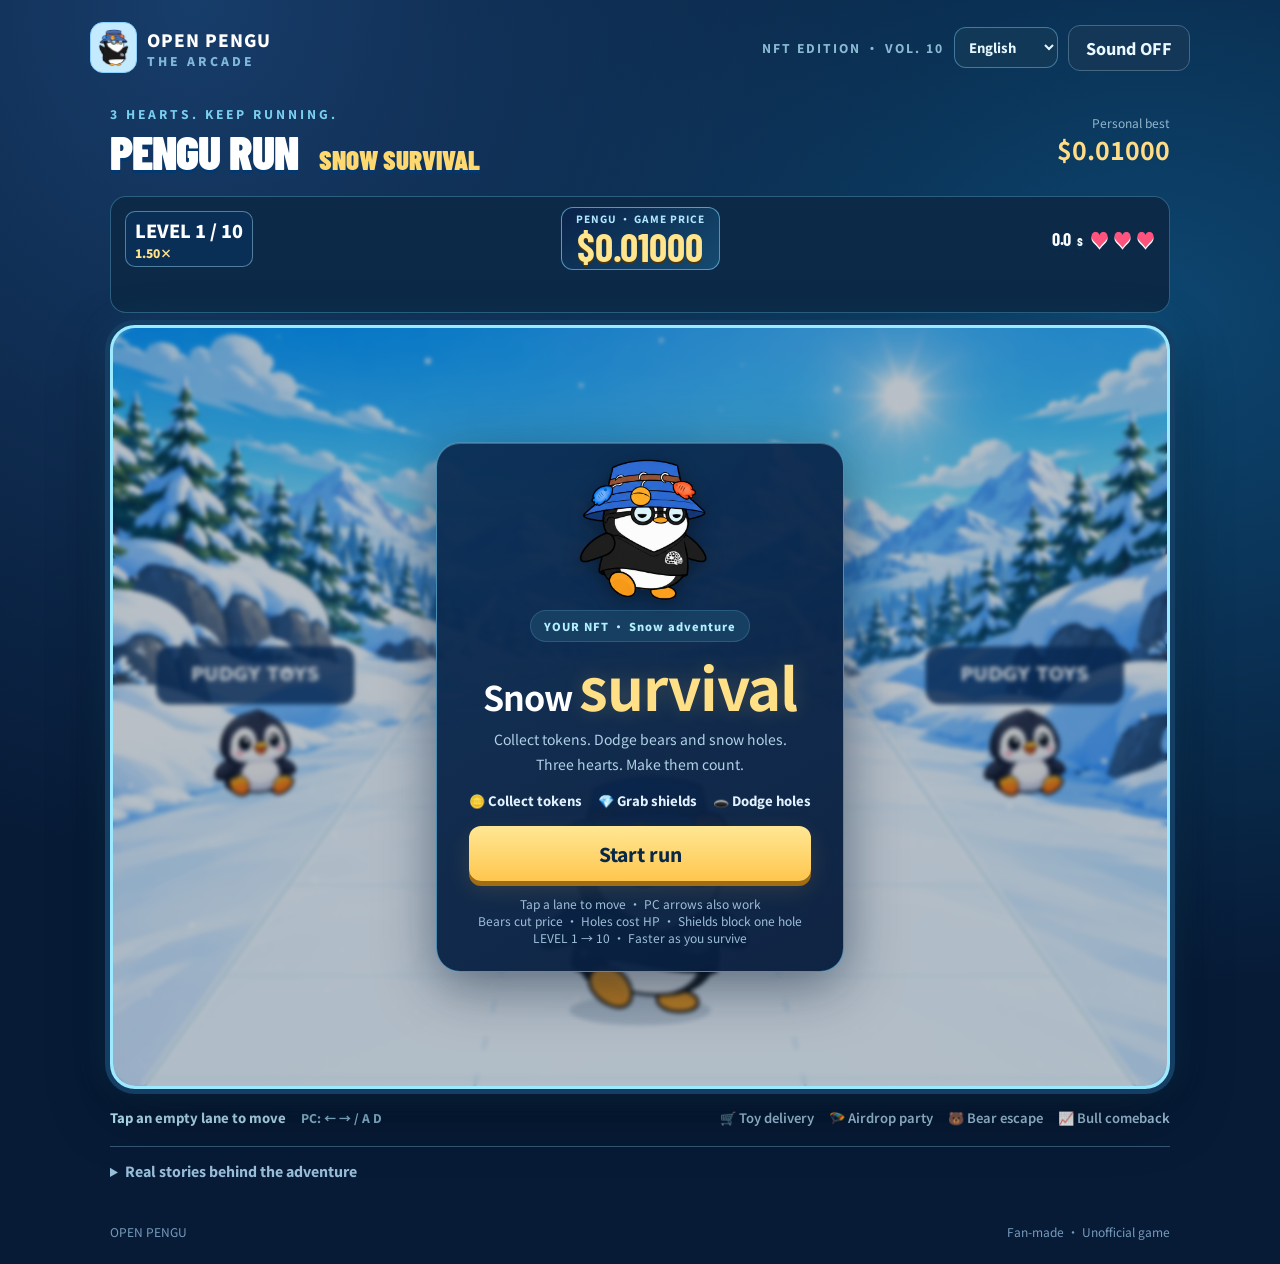
==== commit 62ebe4b0: "Allow brief rendering stalls before pausing a run" ====
--- a/index.html
+++ b/index.html
@@ -1,4 +1,4 @@
-<!doctype html><html lang="en"><head><meta charset="UTF-8"><meta name="viewport" content="width=device-width,initial-scale=1,viewport-fit=cover"><title>Pengu Run · Snow Survival</title><meta name="description" content="跑過企鵝的故事，挑戰加速雪地生存模式。Open Pengu 粉絲遊戲。"><link rel="icon" href="data:image/svg+xml,%3Csvg xmlns='http://www.w3.org/2000/svg' viewBox='0 0 32 32'%3E%3Crect width='32' height='32' rx='9' fill='%230674ea'/%3E%3Ctext x='16' y='24' text-anchor='middle' font-size='25'%3E🐧%3C/text%3E%3C/svg%3E"><link rel="stylesheet" href="style.css?v=10"></head><body>
+<!doctype html><html lang="en"><head><meta charset="UTF-8"><meta name="viewport" content="width=device-width,initial-scale=1,viewport-fit=cover"><title>Pengu Run · Snow Survival</title><meta name="description" content="跑過企鵝的故事，挑戰加速雪地生存模式。Open Pengu 粉絲遊戲。"><link rel="icon" href="data:image/svg+xml,%3Csvg xmlns='http://www.w3.org/2000/svg' viewBox='0 0 32 32'%3E%3Crect width='32' height='32' rx='9' fill='%230674ea'/%3E%3Ctext x='16' y='24' text-anchor='middle' font-size='25'%3E🐧%3C/text%3E%3C/svg%3E"><link rel="stylesheet" href="style.css?v=10.1"></head><body>
 <header><a class="brand" href="./"><span class="brand-icon"><img src="nft-pengu.png" alt="Open Pengu NFT"></span><span>OPEN PENGU<small>THE ARCADE</small></span></a><div id="header-actions"><div class="top-actions"><span class="edition">NFT EDITION · VOL. 10</span><select id="language" aria-label="Language / 語言"><option value="zh-Hant">中文</option><option value="en">English</option><option value="ko">한국어</option><option value="ja">日本語</option></select><button id="sound" aria-label="開啟音效" aria-pressed="false">音效 OFF</button><button id="fullscreen">全螢幕</button></div></div></header>
 <main><div class="title-row"><div><p class="eyebrow">3 HP. KEEP RUNNING.</p><h1>PENGU RUN <span>SNOW SURVIVAL</span></h1></div><div class="personal-best"><small>本機最高價</small><strong id="best">$0.010</strong></div></div>
 <div class="game-toolbar"><div class="hud"><div class="stage-label"><span id="level">LEVEL 1 / 10</span><small id="speed">1.50×</small></div><div class="price-box"><small>PENGU · 遊戲價格</small><strong id="price">$0.01000</strong><span id="price-delta" hidden></span><span id="combo">READY TO RUN</span></div><div class="right-hud"><strong id="clock">0.0<small>秒</small></strong><div id="hearts" aria-label="剩餘三顆愛心">♥ ♥ ♥</div><button id="pause" hidden>暫停</button></div></div><details id="play-settings"><summary id="settings-toggle" aria-label="Settings">⚙</summary><div id="session-controls"></div></details><button id="exit-play" hidden>離開</button><div id="event" class="event"><small id="event-year"></small><strong id="event-title"></strong><span id="event-line"></span></div></div><section id="arena" class="arena" aria-label="企鵝跑酷遊戲"><canvas id="game" width="1000" height="650" aria-label="三線跑道，點左、中、右跑道換線，或使用左右方向鍵"></canvas>
@@ -8,4 +8,4 @@
 <div id="result" class="overlay" hidden><div class="result-card"><span class="pill" id="rank"></span><h2 id="result-title"></h2><strong class="result-price" id="final-price"></strong><div class="result-stats"><span>本場最高<strong id="peak"></strong></span><span>收集代幣<strong id="coins"></strong></span><span>存活時間<strong id="survived"></strong></span></div><p id="result-line"></p><div class="result-buttons"><button id="retry" class="primary">再跑一次</button><button id="download">下載戰績卡</button><button id="share">分享到 X</button></div><small>價格為遊戲成績 · 起價 $0.01，最低 $0.005</small></div></div>
 </section><div class="below"><p class="tap-hint">點跑道空白處換線 <span>PC：← → / A D</span></p><div class="run-notes"><span>🛒 玩具出征</span><span>🪂 空投派對</span><span>🐻 熊市求生</span><span>📈 牛市反攻</span></div></div>
 <details id="stories"><summary>這場冒險背後的真實故事</summary><div class="facts"><p data-fact="0"></p><p data-fact="1"></p><p data-fact="2"></p><p data-fact="3"></p></div></details>
-</main><footer><span>OPEN PENGU · 企鵝開講</span><span>粉絲創作 · 非官方遊戲</span></footer><div id="toast" role="status" hidden></div><script src="engine.js?v=10"></script><script src="i18n.js?v=10"></script><script src="game.js?v=10"></script></body></html>
+</main><footer><span>OPEN PENGU · 企鵝開講</span><span>粉絲創作 · 非官方遊戲</span></footer><div id="toast" role="status" hidden></div><script src="engine.js?v=10.1"></script><script src="i18n.js?v=10.1"></script><script src="game.js?v=10.1"></script></body></html>
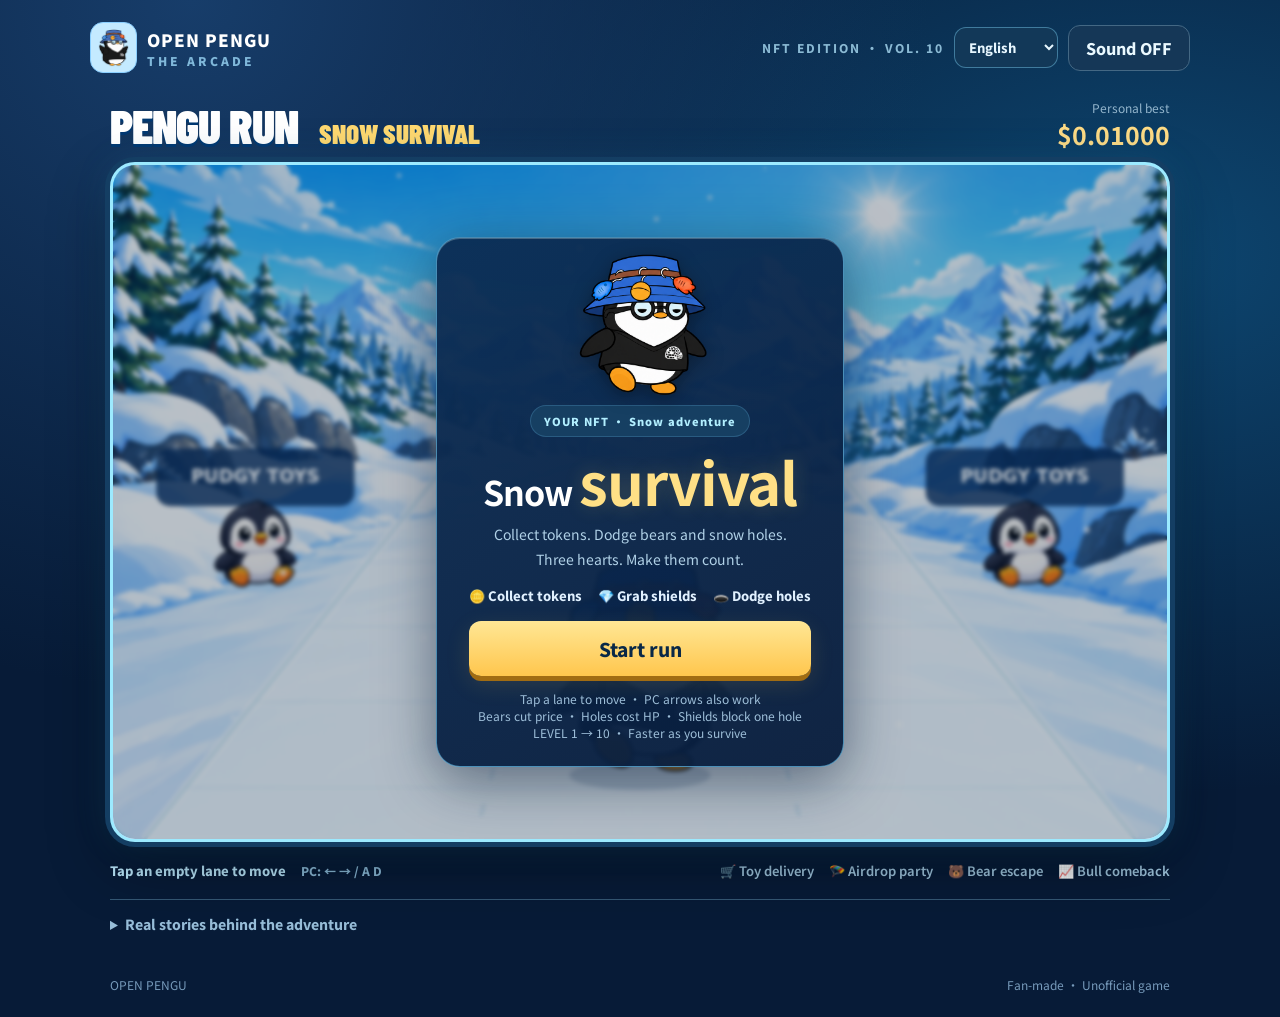
==== commit deca6deb: "Compact mobile start and gameplay HUD; increase rewards and obstacle density" ====
--- a/index.html
+++ b/index.html
@@ -1,11 +1,12 @@
-<!doctype html><html lang="en"><head><meta charset="UTF-8"><meta name="viewport" content="width=device-width,initial-scale=1,viewport-fit=cover"><title>Pengu Run · Snow Survival</title><meta name="description" content="跑過企鵝的故事，挑戰加速雪地生存模式。Open Pengu 粉絲遊戲。"><link rel="icon" href="data:image/svg+xml,%3Csvg xmlns='http://www.w3.org/2000/svg' viewBox='0 0 32 32'%3E%3Crect width='32' height='32' rx='9' fill='%230674ea'/%3E%3Ctext x='16' y='24' text-anchor='middle' font-size='25'%3E🐧%3C/text%3E%3C/svg%3E"><link rel="stylesheet" href="style.css?v=10.1"></head><body>
+<!doctype html><html lang="en"><head><meta charset="UTF-8"><meta name="viewport" content="width=device-width,initial-scale=1,viewport-fit=cover"><title>Pengu Run · Snow Survival</title><meta name="description" content="跑過企鵝的故事，挑戰加速雪地生存模式。Open Pengu 粉絲遊戲。"><link rel="icon" href="data:image/svg+xml,%3Csvg xmlns='http://www.w3.org/2000/svg' viewBox='0 0 32 32'%3E%3Crect width='32' height='32' rx='9' fill='%230674ea'/%3E%3Ctext x='16' y='24' text-anchor='middle' font-size='25'%3E🐧%3C/text%3E%3C/svg%3E"><link rel="stylesheet" href="style.css?v=10.2"></head><body>
 <header><a class="brand" href="./"><span class="brand-icon"><img src="nft-pengu.png" alt="Open Pengu NFT"></span><span>OPEN PENGU<small>THE ARCADE</small></span></a><div id="header-actions"><div class="top-actions"><span class="edition">NFT EDITION · VOL. 10</span><select id="language" aria-label="Language / 語言"><option value="zh-Hant">中文</option><option value="en">English</option><option value="ko">한국어</option><option value="ja">日本語</option></select><button id="sound" aria-label="開啟音效" aria-pressed="false">音效 OFF</button><button id="fullscreen">全螢幕</button></div></div></header>
 <main><div class="title-row"><div><p class="eyebrow">3 HP. KEEP RUNNING.</p><h1>PENGU RUN <span>SNOW SURVIVAL</span></h1></div><div class="personal-best"><small>本機最高價</small><strong id="best">$0.010</strong></div></div>
-<div class="game-toolbar"><div class="hud"><div class="stage-label"><span id="level">LEVEL 1 / 10</span><small id="speed">1.50×</small></div><div class="price-box"><small>PENGU · 遊戲價格</small><strong id="price">$0.01000</strong><span id="price-delta" hidden></span><span id="combo">READY TO RUN</span></div><div class="right-hud"><strong id="clock">0.0<small>秒</small></strong><div id="hearts" aria-label="剩餘三顆愛心">♥ ♥ ♥</div><button id="pause" hidden>暫停</button></div></div><details id="play-settings"><summary id="settings-toggle" aria-label="Settings">⚙</summary><div id="session-controls"></div></details><button id="exit-play" hidden>離開</button><div id="event" class="event"><small id="event-year"></small><strong id="event-title"></strong><span id="event-line"></span></div></div><section id="arena" class="arena" aria-label="企鵝跑酷遊戲"><canvas id="game" width="1000" height="650" aria-label="三線跑道，點左、中、右跑道換線，或使用左右方向鍵"></canvas>
+<div class="game-toolbar"><div class="hud"><div class="stage-label"><span id="level">LEVEL 1 / 10</span><small id="speed">1.50×</small></div><div class="price-box"><small>PENGU · 遊戲價格</small><strong id="price">$0.01000</strong><span id="price-delta" hidden></span><span id="combo">READY TO RUN</span></div><div class="right-hud"><strong id="clock">0.0<small>秒</small></strong><div id="hearts" aria-label="剩餘三顆愛心">♥ ♥ ♥</div><div class="play-buttons"><button id="pause" hidden>暫停</button><details id="play-settings"><summary id="settings-toggle" aria-label="Settings">⚙</summary><div id="session-controls"></div></details><button id="exit-play" hidden>離開</button></div></div></div></div><section id="arena" class="arena" aria-label="企鵝跑酷遊戲"><canvas id="game" width="1000" height="650" aria-label="三線跑道，點左、中、右跑道換線，或使用左右方向鍵"></canvas>
+<div id="event" class="event"><small id="event-year"></small><strong id="event-title"></strong><span id="event-line"></span></div>
 <div id="bubble" class="bubble" hidden></div>
 <div id="combo-burst" class="combo-burst" hidden></div><div id="start" class="overlay"><div class="start-card"><img id="nft-preview" class="nft-preview" src="nft-pengu.png" alt="你的 NFT 企鵝，魚飾藍帽、半瞇眼和黑色衣服"><div id="animated-preview" class="animated-preview" role="img" aria-label="你的 NFT 企鵝，交替踏步和擺手的跑步動畫" hidden></div><span class="pill">YOUR NFT · 雪地冒險</span><h2>雪地<em>求生</em></h2><p>送玩具、接空投、逃離熊市。<br>你能帶 PENGU 跑多遠？</p><div class="legend"><span>🪙 撿代幣</span><span>💎 拿護盾</span><span>🕳️ 閃洞</span></div><button id="play" class="primary" disabled>企鵝準備中…</button><small>點左／中／右跑道，企鵝直接換線<br>PC 也可用 ← → / A D<br>LEVEL 1 → 10 · 熊扣價格，洞扣 HP</small></div></div>
 <div id="paused" class="overlay" hidden><div class="start-card"><span class="pill">TAKE A BREATHER</span><h2>企鵝喘口氣</h2><p>行情再瘋，也要休息。</p><button id="resume" class="primary">繼續跑</button></div></div>
 <div id="result" class="overlay" hidden><div class="result-card"><span class="pill" id="rank"></span><h2 id="result-title"></h2><strong class="result-price" id="final-price"></strong><div class="result-stats"><span>本場最高<strong id="peak"></strong></span><span>收集代幣<strong id="coins"></strong></span><span>存活時間<strong id="survived"></strong></span></div><p id="result-line"></p><div class="result-buttons"><button id="retry" class="primary">再跑一次</button><button id="download">下載戰績卡</button><button id="share">分享到 X</button></div><small>價格為遊戲成績 · 起價 $0.01，最低 $0.005</small></div></div>
 </section><div class="below"><p class="tap-hint">點跑道空白處換線 <span>PC：← → / A D</span></p><div class="run-notes"><span>🛒 玩具出征</span><span>🪂 空投派對</span><span>🐻 熊市求生</span><span>📈 牛市反攻</span></div></div>
 <details id="stories"><summary>這場冒險背後的真實故事</summary><div class="facts"><p data-fact="0"></p><p data-fact="1"></p><p data-fact="2"></p><p data-fact="3"></p></div></details>
-</main><footer><span>OPEN PENGU · 企鵝開講</span><span>粉絲創作 · 非官方遊戲</span></footer><div id="toast" role="status" hidden></div><script src="engine.js?v=10.1"></script><script src="i18n.js?v=10.1"></script><script src="game.js?v=10.1"></script></body></html>
+</main><footer><span>OPEN PENGU · 企鵝開講</span><span>粉絲創作 · 非官方遊戲</span></footer><div id="toast" role="status" hidden></div><script src="engine.js?v=10.2"></script><script src="i18n.js?v=10.2"></script><script src="game.js?v=10.2"></script></body></html>
--- a/style.css
+++ b/style.css
@@ -61,3 +61,71 @@
 @media(max-width:700px){body.playing .game-toolbar{grid-template-columns:minmax(0,1fr) auto auto}body.playing .event{grid-column:1;grid-row:2;justify-content:flex-start;height:26px}body.playing .event span{display:none}body.playing #play-settings{grid-column:2;grid-row:2}body.playing #exit-play{grid-column:3;grid-row:2}body.playing .price-box strong{font-size:28px}body.playing .price-box{min-width:122px}body.playing .event strong{font-size:11px}body.playing #settings-toggle{padding:5px 8px;font-size:17px}}
 @media(max-height:450px){body.playing .event{display:none}body.playing #play-settings{grid-column:2}body.playing #settings-toggle{font-size:16px;padding:4px 8px}}
 #header-actions #fullscreen{display:none}
+
+/* V10.2: first-screen start and a single compact gameplay HUD. */
+body:not(.playing) .game-toolbar{display:none}
+body:not(.playing) .arena{height:calc(100svh - 175px);min-height:390px;max-height:680px;aspect-ratio:auto}
+body:not(.playing) .title-row{margin:0 0 10px}
+body:not(.playing) .eyebrow{display:none}
+body.playing .game-toolbar{display:block;padding:4px 8px}
+body.playing .game-toolbar .hud{min-height:58px}
+body.playing .right-hud{display:flex;flex-direction:column;align-items:flex-end;gap:3px;max-width:none}
+body.playing #clock{display:none}
+.play-buttons{display:flex;align-items:center;gap:5px;pointer-events:auto}
+body.playing #play-settings{position:relative;display:block;grid-column:auto;grid-row:auto}
+body.playing #settings-toggle,body.playing #exit-play,body.playing #pause{font-size:14px;line-height:1;padding:5px 7px;margin:0;border-radius:7px;min-height:28px}
+body.playing #play-settings #session-controls{right:0;min-width:145px}
+.arena>.event{position:absolute;top:12px;left:10px;right:10px;height:auto;display:flex;justify-content:center;align-items:center;gap:7px;z-index:2;pointer-events:none}
+.arena>.event small,.arena>.event span{display:none}
+.arena>.event strong{font-size:15px;padding:5px 12px;background:#082f59dd;border:1px solid #6abbe170;border-radius:12px;white-space:normal}
+body.playing .price-box #price-delta{top:calc(100% + 4px)}
+@media(max-width:700px){
+ body:not(.playing)>header{padding:8px 10px;min-height:56px}
+ body:not(.playing) .brand-icon{width:30px;height:34px}
+ body:not(.playing) .title-row{margin:0 2px 6px;min-height:30px}
+ body:not(.playing) h1{font-size:23px}
+ body:not(.playing) h1 span{display:none}
+ body:not(.playing) .personal-best{flex-direction:row;gap:6px;align-items:baseline}
+ body:not(.playing) .personal-best small{font-size:10px}
+ body:not(.playing) .personal-best strong{font-size:18px}
+ body:not(.playing) .arena{height:calc(100svh - 106px);min-height:350px;max-height:700px}
+ #start{padding:12px}
+ #start .start-card{padding:12px 16px;max-width:380px}
+ #start .animated-preview{--sprite-size:86px;margin:0 auto}
+ #start .nft-preview{width:80px;height:86px;margin:0 auto}
+ #start .pill{display:none}
+ #start h2{font-size:26px;margin:4px 0 6px}
+ #start h2 em{font-size:36px}
+ #start p{font-size:12px;line-height:1.55;margin:0 0 9px}
+ #start .legend{font-size:11px;gap:8px;margin-bottom:10px}
+ #start .primary{min-height:46px;padding:10px;font-size:18px;margin-bottom:10px}
+ #start .start-card>small{font-size:10px;line-height:1.5}
+ body.playing .game-toolbar{padding:3px 5px}
+ body.playing .game-toolbar .hud{min-height:58px;gap:4px;grid-template-columns:minmax(0,1fr) auto minmax(0,1fr)}
+ body.playing .stage-label{padding:4px;font-size:12px;border:0;background:none}
+ body.playing .stage-label small{font-size:10px}
+ body.playing .price-box{min-width:112px;padding:3px 4px}
+ body.playing .price-box strong{font-size:30px}
+ body.playing .price-box small{font-size:7px;letter-spacing:0}
+ body.playing #hearts{font-size:15px;line-height:18px}
+ body.playing .play-buttons{gap:3px}
+ body.playing #settings-toggle,body.playing #exit-play{font-size:15px;padding:4px 6px;min-height:28px}
+ body.playing #pause{font-size:9px;padding:4px;min-height:28px}
+ body.playing .arena>.event{display:flex;height:auto;top:10px}
+ body.playing .arena>.event strong{font-size:12px}
+}
+@media(max-height:560px){
+ body:not(.playing) .arena{min-height:250px;height:calc(100svh - 95px)}
+ body:not(.playing)>header{padding-top:5px;padding-bottom:5px}
+ body:not(.playing) .title-row{display:none}
+ #start .animated-preview,#start .nft-preview,#start .pill{display:none}
+ #start .start-card{padding:10px 16px}
+ #start h2{font-size:23px;margin:0 0 5px}#start h2 em{font-size:30px}
+ #start p{font-size:12px;line-height:1.4;margin-bottom:6px}
+ #start .legend{margin-bottom:7px;font-size:11px}
+ #start .primary{padding:8px;min-height:42px;margin-bottom:7px}
+ #start .start-card>small{font-size:10px;line-height:1.3}
+ body.playing .game-toolbar .hud{min-height:46px}
+ body.playing .stage-label{font-size:12px;padding:2px 4px}
+ body.playing .price-box strong{font-size:28px}
+}
